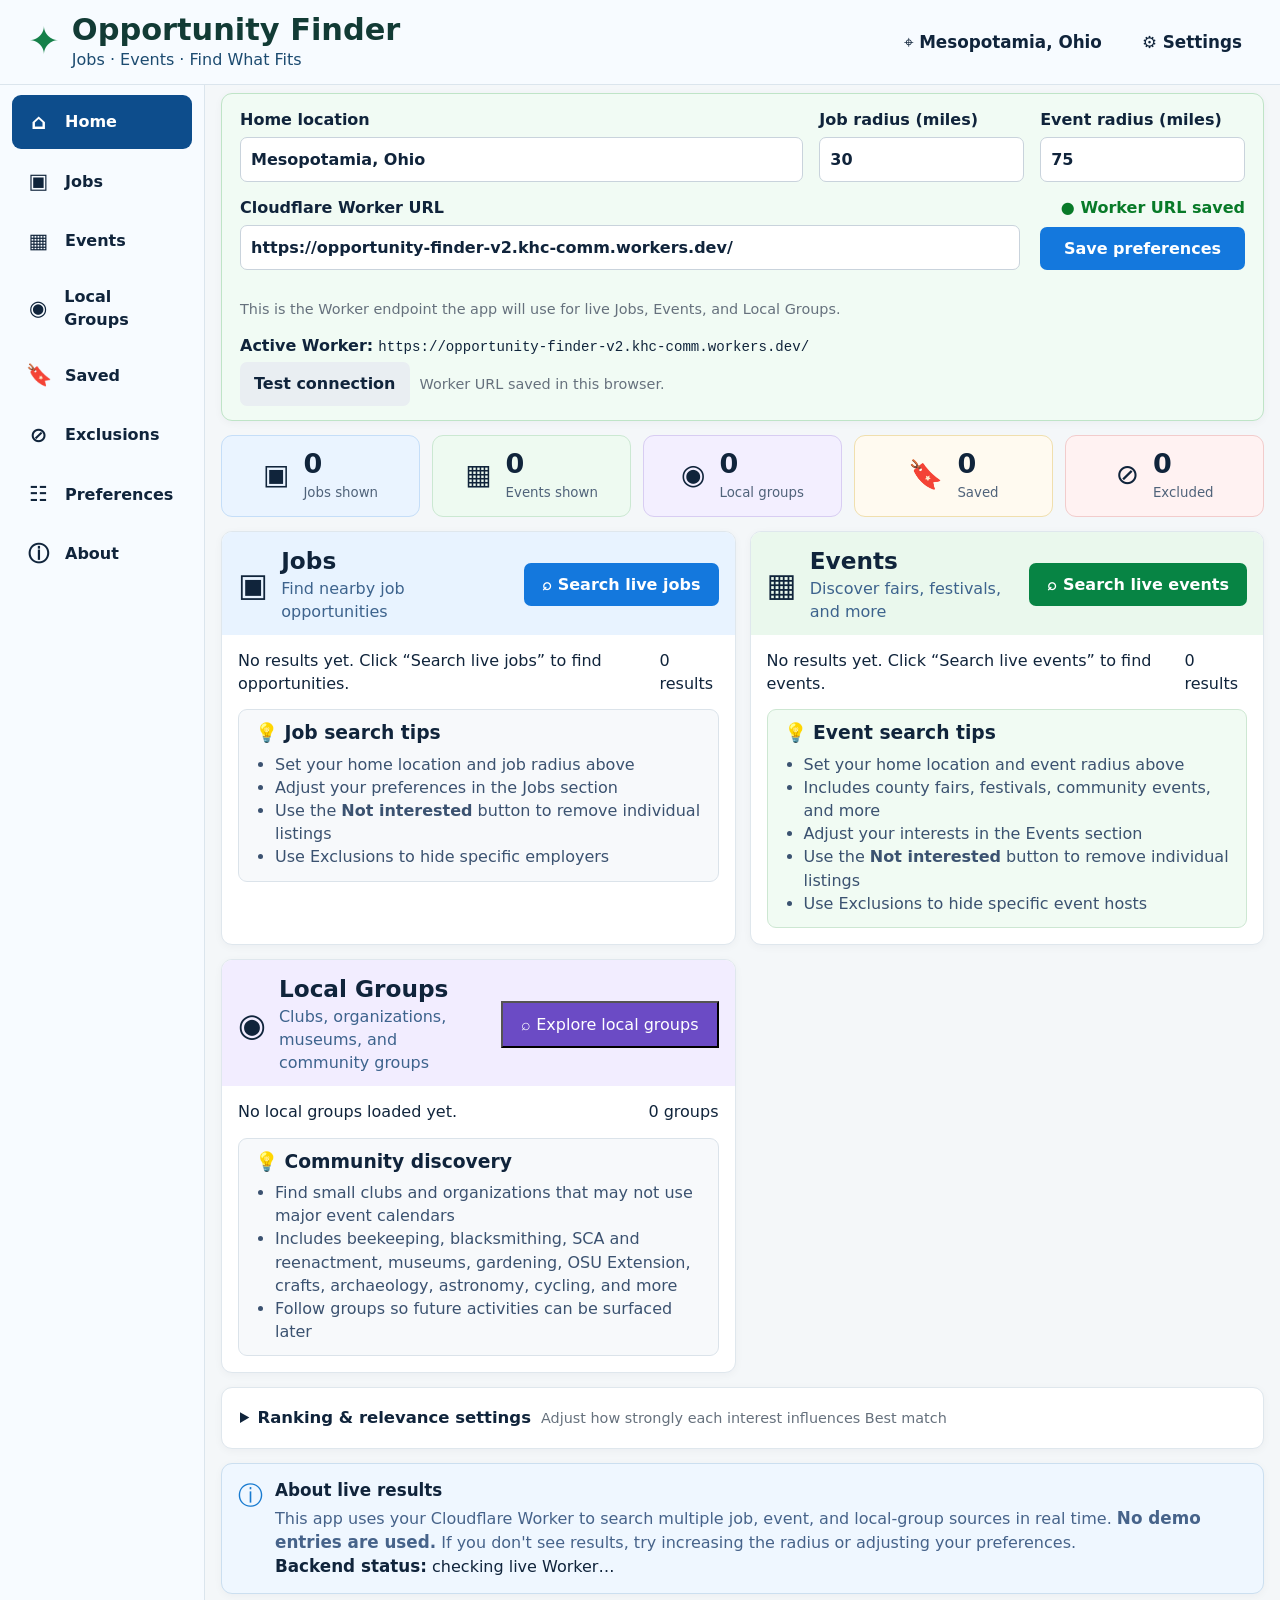
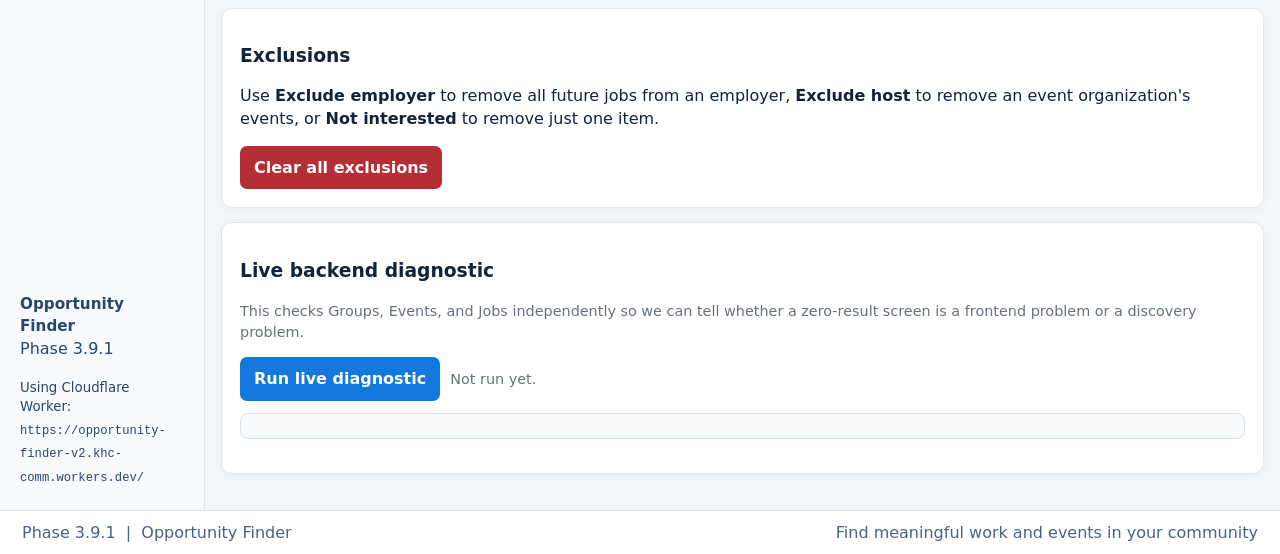
==== public/index.html @ 8e708268 "Phase 3.9.1 — add single-file live frontend" ====
<!doctype html>
<html lang="en">
<head>
<meta http-equiv="Cache-Control" content="no-cache, no-store, must-revalidate">
<meta http-equiv="Pragma" content="no-cache">
<meta http-equiv="Expires" content="0">
<meta charset="utf-8"><meta name="viewport" content="width=device-width,initial-scale=1">
<title>Opportunity Finder — Phase 3.9.1 — Live</title>
<style>
*{box-sizing:border-box}html{font-size:16px}body{margin:0;font-family:system-ui,-apple-system,BlinkMacSystemFont,"Segoe UI",sans-serif;background:#f4f7f9;color:#10243b;line-height:1.45}button,input,textarea,select{font:inherit}button{cursor:pointer}header{background:#f7fbff;border-bottom:1px solid #dbe5ed;padding:12px 28px;display:flex;justify-content:space-between;align-items:center;gap:18px}.brand{display:flex;align-items:center;gap:12px}.brandMark{font-size:38px;color:#16804a}.brand h1{margin:0;font-size:1.9rem;color:#123b35}.brand p{margin:0;color:#1c4b70}.topActions{display:flex;align-items:center;gap:30px;font-size:1.05rem}.locationLabel{white-space:nowrap}.settingsBtn{border:0;background:transparent;font-weight:750;color:#10243b;padding:10px}.appShell{display:grid;grid-template-columns:205px minmax(0,1fr);min-height:calc(100vh - 70px)}.sidebar{background:#f7fbff;border-right:1px solid #dbe5ed;padding:10px 12px;display:flex;flex-direction:column;justify-content:space-between}.sideNav{display:flex;flex-direction:column;gap:5px}.nav{border:0;background:transparent;color:#10243b;text-align:left;padding:12px 14px;border-radius:9px;font-weight:650;display:flex;align-items:center;gap:14px;min-height:48px}.nav span{font-size:21px;width:25px;text-align:center}.nav.active,.nav:hover{background:#0d4d8c;color:#fff}.sideInfo{padding:12px 8px;color:#29466b}.sideInfo b,.sideInfo span,.sideInfo small{display:block}.sideInfo b{font-size:.95rem}.sideInfo span{margin-bottom:18px}.sideInfo small{margin-top:8px}.sideInfo code{font-size:.76rem;overflow-wrap:anywhere}main{width:100%;padding:8px 16px 22px;min-width:0}.page{display:none}.page.active{display:block}.settingsPanel,.panel,.homeCard,.liveNote,.result{background:#fff;border-radius:11px;border:1px solid #dfe7ed;box-shadow:0 2px 8px #10243b0a}.settingsPanel{background:#f1fbf4;border-color:#bfe4c7;padding:14px 18px;margin-bottom:14px}.settingsGrid{display:grid;grid-template-columns:minmax(260px,2.2fr) minmax(150px,.8fr) minmax(150px,.8fr);gap:16px}.workerRow{display:grid;grid-template-columns:minmax(0,1fr) 205px;gap:20px;align-items:end}.workerSave{display:flex;flex-direction:column;gap:8px;align-items:stretch;padding-bottom:14px}.workerSave span{color:#087a28;font-weight:700;text-align:right}.primary,.eventAction,.danger,.secondaryHidden,.smallBtn{border:0;border-radius:7px;padding:10px 14px;font-weight:750;min-height:42px}.primary{background:#1478dd;color:#fff}.eventAction{background:#078444;color:#fff}.danger{background:#b52e35;color:#fff}.secondaryHidden{background:#e9eef2;color:#10243b}.largeAction{padding:10px 18px;white-space:nowrap}.workerAddress{margin:4px 0 5px;padding:0;border:0;background:transparent;overflow-wrap:anywhere}.workerAddress code{font-size:.88rem;word-break:break-all}.connectionStatus{margin-left:10px}.stats{display:grid;grid-template-columns:repeat(5,1fr);gap:12px;margin-bottom:14px}.stat{min-height:82px;border-radius:11px;border:1px solid #dce6ee;background:#fff;display:flex;align-items:center;justify-content:center;gap:14px}.statIcon{font-size:28px}.stat b{display:block;font-size:27px;line-height:1}.stat small{display:block;color:#50637a;margin-top:6px}.jobsStat{background:#eaf4ff;border-color:#c5def8}.eventsStat{background:#eefaf1;border-color:#cbe8d2}.savedStat{background:#fffaf0;border-color:#f0dfae}.excludedStat{background:#fff2f2;border-color:#f2cccc}.groupsStat{background:#f3efff;border-color:#d8cdf2}.groupAction{background:#6b4bc5;color:#fff}.groupsCard .sectionHead{background:#f2edff}.groupResult{border-left:4px solid #6b4bc5}.homeColumns{display:grid;grid-template-columns:1fr 1fr;gap:14px}.homeCard{overflow:hidden}.sectionHead{padding:15px 16px 12px;display:flex;justify-content:space-between;align-items:center;gap:12px}.sectionHead>div:first-child{display:flex;align-items:center;gap:13px}.sectionIcon{font-size:32px}.sectionHead h2{margin:0;font-size:1.45rem}.sectionHead p{margin:2px 0 0;color:#3d638d}.jobsCard .sectionHead{background:#e8f3ff}.eventsCard .sectionHead{background:#eaf8ed}.homeResultLine{padding:14px 16px;display:flex;justify-content:space-between;gap:10px}.tipBox{margin:0 16px 16px;padding:12px 16px;border-radius:9px;background:#f7f9fb;border:1px solid #dbe3ea}.eventsCard .tipBox{background:#f1fbf3;border-color:#cde7d2}.tipBox h3{margin:0 0 8px}.tipBox ul{margin:0;padding-left:20px;color:#3b5270}.rankingSettings{margin:14px 0;padding:14px 16px;background:#fff}.rankingSettings summary{cursor:pointer;font-size:1.03rem}.rankingSettings summary .small{margin-left:10px}.two{display:grid;grid-template-columns:1fr 1fr;gap:16px}.rankingColumns{margin-top:14px}.priorityPanel{margin:0;padding:12px;border:1px solid #d9dee7;border-radius:10px;background:#fafbfc}.priorityPanel>p{margin:5px 0 10px}.priority{display:flex;align-items:center;justify-content:space-between;gap:12px;padding:6px 0;border-top:1px solid #e5e5e5}.priority:first-child{border-top:0}.priority span{text-transform:capitalize;overflow-wrap:anywhere}.priority select{min-width:120px;width:auto;margin:0}.liveNote{margin:14px 0;padding:14px 16px;border-color:#cbdff0;background:#eff7ff;display:flex;gap:12px}.liveNote b{font-size:1.05rem}.liveNote p{margin:3px 0 0;color:#46638a}.infoIcon{font-size:25px;color:#187bd0}.exclusionsPanel{padding:16px;margin-top:14px}.exclusionsPanel h3{margin-bottom:6px}.excluded{padding:9px 0;border-bottom:1px solid #ddd;display:flex;justify-content:space-between;gap:10px}.pageTitle{display:flex;justify-content:space-between;align-items:center;margin:10px 0 14px}.pageTitle h2{margin:0;font-size:1.8rem}.pageTitle p{margin:3px 0 0;color:#4c6681}.panel{padding:18px;margin-bottom:14px}h1,h2,h3{line-height:1.2}label{display:block;font-weight:650;margin-bottom:14px}input,textarea,select{display:block;width:100%;margin-top:6px;border:1px solid #c9d3dc;border-radius:7px;padding:10px;background:#fff;min-height:44px;color:#10243b}textarea{min-height:90px;resize:vertical}.check{display:flex;align-items:center;gap:8px}.check input{width:auto;margin:0;min-height:0}.toolbar{display:flex;gap:12px;align-items:center;margin:12px 0}.toolbar select{width:auto;margin:0}.results{display:grid;gap:12px}.result{padding:18px}.result h3{margin-bottom:7px;font-size:1.15rem;overflow-wrap:anywhere}.meta{color:#5d6872;font-size:14px;margin:5px 0;overflow-wrap:anywhere}.reason{font-size:14px;background:#f0f3f5;padding:9px;border-radius:7px;margin:10px 0}.actions{display:flex;gap:8px;flex-wrap:wrap}.actions .smallBtn{white-space:normal}.smallBtn{background:#e8edf1}.notInterested{background:#f1f3f4;border:1px solid #c8ced5;color:#3f4a54}.notInterested:hover{background:#e4e8ec}.empty{text-align:center;padding:25px;color:#69747e;background:#fff;border-radius:10px}.badge,.typeBadge{display:inline-block;padding:4px 8px;border-radius:999px;background:#eef1f4;font-size:12px;font-weight:750;margin-left:6px}.small{font-size:.9rem;color:#66717d}.interestManager{margin:12px 0;padding:12px;border:1px solid #d9dee7;border-radius:10px;background:#fafbfc}.addInterest{display:flex;gap:8px;margin:8px 0}.addInterest input{flex:1}.chips{display:flex;flex-wrap:wrap;gap:7px}.chip{display:inline-flex;align-items:center;gap:5px;padding:5px 8px;border:1px solid #cfd6df;border-radius:999px;background:#fff;font-size:.9rem}.chip button{border:0;background:transparent;padding:0;cursor:pointer;font-size:1rem;line-height:1}.sourceGrid{display:grid;grid-template-columns:repeat(2,1fr);gap:12px}.sourceCard{border:1px solid #d9dee7;border-radius:10px;padding:14px;background:#fafbfc}.selectedRow{padding:7px 0;border-bottom:1px solid #e5e5e5}footer{border-top:1px solid #dbe5ed;background:#fff;padding:10px 22px;color:#476486;display:flex;justify-content:space-between}footer span{margin-left:auto}@media(max-width:1100px){.stats{grid-template-columns:repeat(3,1fr)}.homeColumns{grid-template-columns:1fr 1fr}.appShell{grid-template-columns:205px minmax(0,1fr)}}@media(max-width:900px){.appShell{grid-template-columns:72px 1fr}.sidebar{padding:8px 6px}.nav{justify-content:center;padding:12px 5px}.nav span{font-size:22px}.nav{font-size:0}.nav span{width:auto}.sideInfo{display:none}.homeColumns{grid-template-columns:1fr}.settingsGrid{grid-template-columns:1fr 1fr}.settingsGrid label:first-child{grid-column:1/-1}.workerRow{grid-template-columns:1fr}.workerSave{padding-bottom:0}.workerSave span{text-align:left}.stats{grid-template-columns:repeat(2,1fr)}}@media(max-width:600px){header{padding:10px 12px;align-items:flex-start}.brand h1{font-size:1.4rem}.brand p{font-size:.85rem}.topActions{gap:8px;font-size:.9rem}.locationLabel{display:none}.appShell{display:block}.sidebar{border-right:0;border-bottom:1px solid #dbe5ed;padding:5px;overflow-x:auto}.sideNav{flex-direction:row;overflow-x:auto}.nav{flex:0 0 auto;width:62px}.nav span{font-size:21px}.sidebar .sideInfo{display:none}main{padding:8px}.settingsGrid,.two{grid-template-columns:1fr}.settingsGrid label:first-child{grid-column:auto}.stats{gap:8px}.stat{min-height:70px}.sectionHead{align-items:flex-start;flex-direction:column}.largeAction{width:100%}.homeResultLine{flex-direction:column}.pageTitle{align-items:flex-start;flex-direction:column;gap:10px}.pageTitle .largeAction{width:100%}.actions{display:grid;grid-template-columns:1fr 1fr}.actions .smallBtn{width:100%}footer{font-size:.8rem}footer span{display:none}}
.rankControl{display:inline-flex;align-items:center;gap:6px;font-size:12px;color:#334155;background:#f8fafc;border:1px solid #d8dee9;border-radius:7px;padding:4px 7px}.rankControl select{font-size:12px;border:0;background:transparent;color:#17324d;font-weight:600}.rankControl select:focus{outline:2px solid #8ab4f8;outline-offset:1px}
</style>
</head>
<body>
<header class="topbar">
  <div class="brand"><div class="brandMark">✦</div><div><h1>Opportunity Finder</h1><p>Jobs · Events · Find What Fits</p></div></div>
  <div class="topActions"><span class="locationLabel">⌖ <b id="topLocation">Mesopotamia, Ohio</b></span><button id="settingsShortcut" class="settingsBtn">⚙ Settings</button></div>
</header>
<div class="appShell">
  <aside class="sidebar">
    <nav class="sideNav">
      <button class="nav active" data-page="home"><span>⌂</span>Home</button>
      <button class="nav" data-page="jobs"><span>▣</span>Jobs</button>
      <button class="nav" data-page="events"><span>▦</span>Events</button>
      <button class="nav" data-page="groups"><span>◉</span>Local Groups</button>
      <button class="nav" data-page="finds"><span>🔖</span>Saved</button>
      <button class="nav" data-page="home" data-scroll="exclusions"><span>⊘</span>Exclusions</button>
      <button class="nav" data-page="home" data-scroll="preferences"><span>☷</span>Preferences</button>
      <button class="nav" data-page="home" data-scroll="liveNote"><span>ⓘ</span>About</button>
    </nav>
    <div class="sideInfo"><b>Opportunity Finder</b><span>Phase 3.9.1</span><small>Using Cloudflare Worker:</small><code>https://opportunity-finder-v2.khc-comm.workers.dev/</code></div>
  </aside>
  <main>
    <section id="home" class="page active">
      <div class="settingsPanel" id="preferences">
        <div class="settingsGrid">
          <label>Home location<input id="homeLocation" value="Mesopotamia, Ohio"></label>
          <label>Job radius (miles)<input id="jobRadius" type="number" value="30"></label>
          <label>Event radius (miles)<input id="eventRadius" type="number" value="75"></label>
        </div>
        <div class="workerRow">
          <label>Cloudflare Worker URL<input id="workerUrl" value="https://opportunity-finder-v2.khc-comm.workers.dev/" autocomplete="url"></label>
          <div class="workerSave"><span>● Worker URL saved</span><button id="savePrefs" class="primary">Save preferences</button></div>
        </div>
        <p class="small">This is the Worker endpoint the app will use for live Jobs, Events, and Local Groups.</p>
        <div class="workerAddress"><b>Active Worker:</b> <code id="workerAddress">https://opportunity-finder-v2.khc-comm.workers.dev/</code></div>
        <button id="testConnectionBtn" class="secondaryHidden">Test connection</button><span id="connectionStatus" class="small connectionStatus">Worker URL saved in this browser.</span>
      </div>
      <div class="stats">
        <div class="stat jobsStat"><span class="statIcon">▣</span><div><b id="jobCount">0</b><small>Jobs shown</small></div></div>
        <div class="stat eventsStat"><span class="statIcon">▦</span><div><b id="eventCount">0</b><small>Events shown</small></div></div>
        <div class="stat groupsStat"><span class="statIcon">◉</span><div><b id="groupCount">0</b><small>Local groups</small></div></div>
        <div class="stat savedStat"><span class="statIcon">🔖</span><div><b id="savedCount">0</b><small>Saved</small></div></div>
        <div class="stat excludedStat"><span class="statIcon">⊘</span><div><b id="excludedCount">0</b><small>Excluded</small></div></div>
      </div>
      <div class="homeColumns">
        <div class="homeCard jobsCard"><div class="sectionHead"><div><span class="sectionIcon">▣</span><div><h2>Jobs</h2><p>Find nearby job opportunities</p></div></div><button class="primary largeAction" onclick="document.querySelector('[data-page=jobs]').click()">⌕ Search live jobs</button></div><div class="homeResultLine"><span id="homeJobMessage">No results yet. Click “Search live jobs” to find opportunities.</span><span id="homeJobResults">0 results</span></div><div class="tipBox"><h3>💡 Job search tips</h3><ul><li>Set your home location and job radius above</li><li>Adjust your preferences in the Jobs section</li><li>Use the <b>Not interested</b> button to remove individual listings</li><li>Use Exclusions to hide specific employers</li></ul></div></div>
        <div class="homeCard eventsCard"><div class="sectionHead"><div><span class="sectionIcon">▦</span><div><h2>Events</h2><p>Discover fairs, festivals, and more</p></div></div><button class="eventAction largeAction" onclick="document.querySelector('[data-page=events]').click()">⌕ Search live events</button></div><div class="homeResultLine"><span id="homeEventMessage">No results yet. Click “Search live events” to find events.</span><span id="homeEventResults">0 results</span></div><div class="tipBox"><h3>💡 Event search tips</h3><ul><li>Set your home location and event radius above</li><li>Includes county fairs, festivals, community events, and more</li><li>Adjust your interests in the Events section</li><li>Use the <b>Not interested</b> button to remove individual listings</li><li>Use Exclusions to hide specific event hosts</li></ul></div></div>
        <div class="homeCard groupsCard"><div class="sectionHead"><div><span class="sectionIcon">◉</span><div><h2>Local Groups</h2><p>Clubs, organizations, museums, and community groups</p></div></div><button class="groupAction largeAction" onclick="document.querySelector('[data-page=groups]').click()">⌕ Explore local groups</button></div><div class="homeResultLine"><span id="homeGroupMessage">No local groups loaded yet.</span><span id="homeGroupResults">0 groups</span></div><div class="tipBox"><h3>💡 Community discovery</h3><ul><li>Find small clubs and organizations that may not use major event calendars</li><li>Includes beekeeping, blacksmithing, SCA and reenactment, museums, gardening, OSU Extension, crafts, archaeology, astronomy, cycling, and more</li><li>Follow groups so future activities can be surfaced later</li></ul></div></div>
      </div>
      <details class="panel rankingSettings"><summary><b>Ranking &amp; relevance settings</b><span class="small">Adjust how strongly each interest influences Best match</span></summary><div class="row" style="margin-bottom:12px"><span class="small">Opportunity Finder also learns from Higher/Lower and Not interested feedback.</span><button class="smallBtn" onclick="resetLearnedPreferences()">Reset learned preferences</button></div><div class="two rankingColumns"><div class="priorityPanel"><h3>Job ranking</h3><p class="small">Set 1–5 for each interest. Higher numbers have more influence on Best match.</p><div id="jobPriorities"></div></div><div class="priorityPanel"><h3>Event ranking</h3><p class="small">Set 1–5 for each interest. Higher numbers have more influence on Best match.</p><div id="eventPriorities"></div></div></div></details>
      <div class="liveNote" id="liveNote"><span class="infoIcon">ⓘ</span><div><b>About live results</b><p>This app uses your Cloudflare Worker to search multiple job, event, and local-group sources in real time. <b>No demo entries are used.</b> If you don't see results, try increasing the radius or adjusting your preferences.</p><div id="backendStatus"><b>Backend status:</b> checking live Worker…</div></div></div>
      <div class="panel exclusionsPanel" id="exclusions"><h3>Exclusions</h3><p>Use <b>Exclude employer</b> to remove all future jobs from an employer, <b>Exclude host</b> to remove an event organization's events, or <b>Not interested</b> to remove just one item.</p><div id="excludedList"></div><button id="clearExclusions" class="danger">Clear all exclusions</button></div>
      <div class="panel"><h3>Live backend diagnostic</h3><p class="small">This checks Groups, Events, and Jobs independently so we can tell whether a zero-result screen is a frontend problem or a discovery problem.</p><button id="runBackendDiagnostic" class="primary">Run live diagnostic</button><span id="backendDiagnosticStatus" class="small connectionStatus">Not run yet.</span><div id="backendDiagnosticResults" style="margin-top:12px"></div><pre id="backendDiagnosticDetails" style="white-space:pre-wrap;overflow:auto;max-height:480px;background:#f7f9fb;border:1px solid #dbe3ea;border-radius:8px;padding:12px;margin-top:12px"></pre></div>
    </section>
    <section id="jobs" class="page"><div class="pageTitle"><div><h2>Jobs</h2><p>Find nearby job opportunities</p></div><button id="loadLiveJobsBtn" class="primary largeAction">⌕ Search live jobs</button></div><div class="panel"><h3>Job search preferences</h3><label>Job interests<textarea id="jobInterests">museum, artifact conservation, historic preservation, archaeology, bike mechanic, welding, fabrication, woodworking, artisan, crafts</textarea></label><div class="two"><label>Radius<input id="jobsRadius" type="number" value="30"></label><label class="check"><input id="partTime" type="checkbox" checked> Part-time only</label></div><label class="check"><input id="federalStatus" type="checkbox" checked> Include former federal employee / competitive-service status opportunities</label></div><div class="toolbar"><select id="jobSort"><option value="match">Best match</option><option value="distance">Closest</option><option value="newest">Newest</option></select><span id="jobStatus"></span></div><div id="jobResults" class="results"></div></section>
    <section id="events" class="page"><div class="pageTitle"><div><h2>Events</h2><p>Discover fairs, festivals, and more</p></div><button id="loadLiveEventsBtn" class="eventAction largeAction">⌕ Search live events</button></div><div class="panel"><h3>Event search preferences</h3><p class="small"><b>Automatic search is ON.</b> Opportunity Finder searches automatically when the page opens, then expands discovery in the background.</p><label>Event interests<textarea id="eventInterests">archaeology, museums, historic preservation, ancient history, native plants, gardening, beekeeping, traditional crafts, blacksmithing, woodworking, cycling, hiking, canoeing, astronomy, classical music, local festivals, local fairs, county fairs, festivals, OSU Extension, classes and workshops</textarea></label><div class="two"><label>Radius<input id="eventsRadius" type="number" value="75"></label><label>Show events<select id="eventDate"><option value="all">All upcoming dates</option><option value="30">Next 30 days</option><option value="90">Next 90 days</option></select></label></div><label class="check"><input id="strictEventDistance" type="checkbox"> Strict radius — hide events when distance is unknown</label><div class="two"><label>Event type<select id="eventType"><option value="all">All types</option><option>Festival / Fair</option><option>Museum / History</option><option>Archaeology</option><option>Nature / Plants</option><option>Astronomy / Space</option><option>Workshop / Class</option><option>Traditional Crafts</option><option>Cycling / Outdoor</option><option>Music / Performance</option><option>Lecture / Presentation</option><option>Tour</option><option>Community</option><option>Other</option></select></label><label>Minimum relevance<select id="eventMinRelevance"><option value="0">Show all</option><option value="20">Somewhat relevant</option><option value="35">Relevant</option><option value="50">Strong matches only</option></select></label></div></div><div class="toolbar"><select id="eventSort"><option value="match">Best match</option><option value="date">Soonest</option><option value="distance">Closest</option></select><span id="eventStatus"></span></div><div id="eventResults" class="results"></div></section>
    <section id="groups" class="page"><div class="pageTitle"><div><h2>Local Groups &amp; Organizations</h2><p>Discover clubs, museums, associations, reenactment groups, classes, and community organizations near you.</p></div><button id="loadLiveGroupsBtn" class="groupAction largeAction">⌕ Refresh local groups</button></div><div class="panel"><h3>What Opportunity Finder looks for</h3><p class="small">The discovery system searches for local organizations related to your interests, not just conventional event calendars. It includes beekeeping clubs, blacksmithing groups, SCA and living-history organizations, historical societies, museums, OSU Extension offices and programs, gardening and nature groups, crafts, archaeology, astronomy, cycling, outdoor groups, and other community organizations.</p><div class="two"><label>Discovery radius<input id="groupsRadius" type="number" value="75"></label><label>Group category<select id="groupCategory"><option value="all">All categories</option><option>Beekeeping</option><option>Blacksmithing &amp; Traditional Crafts</option><option>Historical &amp; Living History</option><option>Museums &amp; History</option><option>OSU Extension / Agriculture / Gardening</option><option>Archaeology</option><option>Outdoor</option><option>Astronomy</option><option>Arts, Crafts &amp; Making</option><option>Arts &amp; Music</option><option>Community Group</option></select></label></div></div><div class="toolbar"><select id="groupSort"><option value="match">Best match</option><option value="distance">Closest</option><option value="name">Name</option></select><span id="groupStatus"></span></div><div id="groupResults" class="results"></div></section>
    <section id="finds" class="page"><h2>Saved &amp; Local Finds</h2><div class="panel"><h3>Classified search</h3><p class="small">Search local marketplaces without giving Opportunity Finder your marketplace passwords. Craigslist and Facebook Marketplace are opened in your browser using your search terms.</p><label>What are you looking for?<input id="classifiedQuery" placeholder="e.g. woodworking tools, bicycle, telescope, antique furniture"></label><div class="two"><label>Search area<select id="classifiedArea"><option value="auto">Use my home area</option><option value="cleveland">Cleveland / Northeast Ohio</option><option value="youngstown">Youngstown / Mahoning Valley</option></select></label><label>Max price<input id="classifiedMaxPrice" type="number" min="0" placeholder="Any price"></label></div><div class="row"><button id="searchCraigslistBtn" class="primary">Search Craigslist</button><button id="searchFacebookBtn">Search Facebook Marketplace</button><button id="searchGoogleBtn">Search local web classifieds</button></div><div id="classifiedStatus" class="small"></div></div><div class="panel"><h3>Useful local-find searches</h3><div id="classifiedLinks" class="sourceGrid"></div></div><div class="panel"><h3>Saved events</h3><p class="small">Select events from the Events page, then export them to Google Calendar or download an .ics file.</p><div class="row"><button id="calendarSelectedBtn" class="primary">Add selected to Google Calendar</button><button id="exportIcsBtn">Export selected .ics</button></div><div id="selectedEventsList" class="small"></div></div></section>
  </main>
</div>
<footer>Phase 3.9.1 &nbsp;|&nbsp; Opportunity Finder <span>Find meaningful work and events in your community</span></footer>
<script>
/* The complete application logic is embedded in this single file. */
</script>
</body></html>
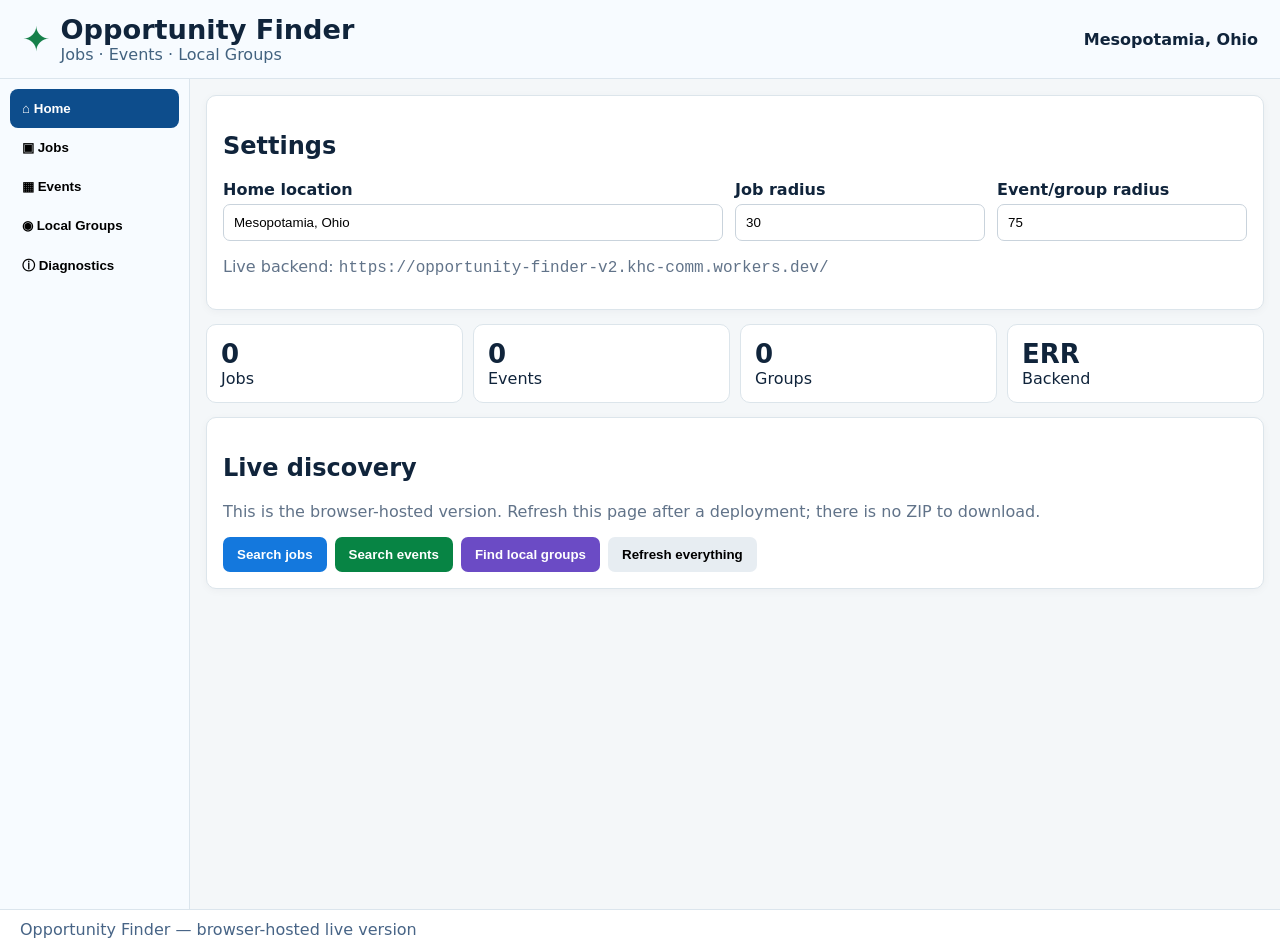
==== commit 9dfed6f0: "Phase 3.9.1 — serve single-file frontend from Worker" ====
--- a/public/index.html
+++ b/public/index.html
@@ -1,76 +1 @@
-<!doctype html>
-<html lang="en">
-<head>
-<meta http-equiv="Cache-Control" content="no-cache, no-store, must-revalidate">
-<meta http-equiv="Pragma" content="no-cache">
-<meta http-equiv="Expires" content="0">
-<meta charset="utf-8"><meta name="viewport" content="width=device-width,initial-scale=1">
-<title>Opportunity Finder — Phase 3.9.1 — Live</title>
-<style>
-*{box-sizing:border-box}html{font-size:16px}body{margin:0;font-family:system-ui,-apple-system,BlinkMacSystemFont,"Segoe UI",sans-serif;background:#f4f7f9;color:#10243b;line-height:1.45}button,input,textarea,select{font:inherit}button{cursor:pointer}header{background:#f7fbff;border-bottom:1px solid #dbe5ed;padding:12px 28px;display:flex;justify-content:space-between;align-items:center;gap:18px}.brand{display:flex;align-items:center;gap:12px}.brandMark{font-size:38px;color:#16804a}.brand h1{margin:0;font-size:1.9rem;color:#123b35}.brand p{margin:0;color:#1c4b70}.topActions{display:flex;align-items:center;gap:30px;font-size:1.05rem}.locationLabel{white-space:nowrap}.settingsBtn{border:0;background:transparent;font-weight:750;color:#10243b;padding:10px}.appShell{display:grid;grid-template-columns:205px minmax(0,1fr);min-height:calc(100vh - 70px)}.sidebar{background:#f7fbff;border-right:1px solid #dbe5ed;padding:10px 12px;display:flex;flex-direction:column;justify-content:space-between}.sideNav{display:flex;flex-direction:column;gap:5px}.nav{border:0;background:transparent;color:#10243b;text-align:left;padding:12px 14px;border-radius:9px;font-weight:650;display:flex;align-items:center;gap:14px;min-height:48px}.nav span{font-size:21px;width:25px;text-align:center}.nav.active,.nav:hover{background:#0d4d8c;color:#fff}.sideInfo{padding:12px 8px;color:#29466b}.sideInfo b,.sideInfo span,.sideInfo small{display:block}.sideInfo b{font-size:.95rem}.sideInfo span{margin-bottom:18px}.sideInfo small{margin-top:8px}.sideInfo code{font-size:.76rem;overflow-wrap:anywhere}main{width:100%;padding:8px 16px 22px;min-width:0}.page{display:none}.page.active{display:block}.settingsPanel,.panel,.homeCard,.liveNote,.result{background:#fff;border-radius:11px;border:1px solid #dfe7ed;box-shadow:0 2px 8px #10243b0a}.settingsPanel{background:#f1fbf4;border-color:#bfe4c7;padding:14px 18px;margin-bottom:14px}.settingsGrid{display:grid;grid-template-columns:minmax(260px,2.2fr) minmax(150px,.8fr) minmax(150px,.8fr);gap:16px}.workerRow{display:grid;grid-template-columns:minmax(0,1fr) 205px;gap:20px;align-items:end}.workerSave{display:flex;flex-direction:column;gap:8px;align-items:stretch;padding-bottom:14px}.workerSave span{color:#087a28;font-weight:700;text-align:right}.primary,.eventAction,.danger,.secondaryHidden,.smallBtn{border:0;border-radius:7px;padding:10px 14px;font-weight:750;min-height:42px}.primary{background:#1478dd;color:#fff}.eventAction{background:#078444;color:#fff}.danger{background:#b52e35;color:#fff}.secondaryHidden{background:#e9eef2;color:#10243b}.largeAction{padding:10px 18px;white-space:nowrap}.workerAddress{margin:4px 0 5px;padding:0;border:0;background:transparent;overflow-wrap:anywhere}.workerAddress code{font-size:.88rem;word-break:break-all}.connectionStatus{margin-left:10px}.stats{display:grid;grid-template-columns:repeat(5,1fr);gap:12px;margin-bottom:14px}.stat{min-height:82px;border-radius:11px;border:1px solid #dce6ee;background:#fff;display:flex;align-items:center;justify-content:center;gap:14px}.statIcon{font-size:28px}.stat b{display:block;font-size:27px;line-height:1}.stat small{display:block;color:#50637a;margin-top:6px}.jobsStat{background:#eaf4ff;border-color:#c5def8}.eventsStat{background:#eefaf1;border-color:#cbe8d2}.savedStat{background:#fffaf0;border-color:#f0dfae}.excludedStat{background:#fff2f2;border-color:#f2cccc}.groupsStat{background:#f3efff;border-color:#d8cdf2}.groupAction{background:#6b4bc5;color:#fff}.groupsCard .sectionHead{background:#f2edff}.groupResult{border-left:4px solid #6b4bc5}.homeColumns{display:grid;grid-template-columns:1fr 1fr;gap:14px}.homeCard{overflow:hidden}.sectionHead{padding:15px 16px 12px;display:flex;justify-content:space-between;align-items:center;gap:12px}.sectionHead>div:first-child{display:flex;align-items:center;gap:13px}.sectionIcon{font-size:32px}.sectionHead h2{margin:0;font-size:1.45rem}.sectionHead p{margin:2px 0 0;color:#3d638d}.jobsCard .sectionHead{background:#e8f3ff}.eventsCard .sectionHead{background:#eaf8ed}.homeResultLine{padding:14px 16px;display:flex;justify-content:space-between;gap:10px}.tipBox{margin:0 16px 16px;padding:12px 16px;border-radius:9px;background:#f7f9fb;border:1px solid #dbe3ea}.eventsCard .tipBox{background:#f1fbf3;border-color:#cde7d2}.tipBox h3{margin:0 0 8px}.tipBox ul{margin:0;padding-left:20px;color:#3b5270}.rankingSettings{margin:14px 0;padding:14px 16px;background:#fff}.rankingSettings summary{cursor:pointer;font-size:1.03rem}.rankingSettings summary .small{margin-left:10px}.two{display:grid;grid-template-columns:1fr 1fr;gap:16px}.rankingColumns{margin-top:14px}.priorityPanel{margin:0;padding:12px;border:1px solid #d9dee7;border-radius:10px;background:#fafbfc}.priorityPanel>p{margin:5px 0 10px}.priority{display:flex;align-items:center;justify-content:space-between;gap:12px;padding:6px 0;border-top:1px solid #e5e5e5}.priority:first-child{border-top:0}.priority span{text-transform:capitalize;overflow-wrap:anywhere}.priority select{min-width:120px;width:auto;margin:0}.liveNote{margin:14px 0;padding:14px 16px;border-color:#cbdff0;background:#eff7ff;display:flex;gap:12px}.liveNote b{font-size:1.05rem}.liveNote p{margin:3px 0 0;color:#46638a}.infoIcon{font-size:25px;color:#187bd0}.exclusionsPanel{padding:16px;margin-top:14px}.exclusionsPanel h3{margin-bottom:6px}.excluded{padding:9px 0;border-bottom:1px solid #ddd;display:flex;justify-content:space-between;gap:10px}.pageTitle{display:flex;justify-content:space-between;align-items:center;margin:10px 0 14px}.pageTitle h2{margin:0;font-size:1.8rem}.pageTitle p{margin:3px 0 0;color:#4c6681}.panel{padding:18px;margin-bottom:14px}h1,h2,h3{line-height:1.2}label{display:block;font-weight:650;margin-bottom:14px}input,textarea,select{display:block;width:100%;margin-top:6px;border:1px solid #c9d3dc;border-radius:7px;padding:10px;background:#fff;min-height:44px;color:#10243b}textarea{min-height:90px;resize:vertical}.check{display:flex;align-items:center;gap:8px}.check input{width:auto;margin:0;min-height:0}.toolbar{display:flex;gap:12px;align-items:center;margin:12px 0}.toolbar select{width:auto;margin:0}.results{display:grid;gap:12px}.result{padding:18px}.result h3{margin-bottom:7px;font-size:1.15rem;overflow-wrap:anywhere}.meta{color:#5d6872;font-size:14px;margin:5px 0;overflow-wrap:anywhere}.reason{font-size:14px;background:#f0f3f5;padding:9px;border-radius:7px;margin:10px 0}.actions{display:flex;gap:8px;flex-wrap:wrap}.actions .smallBtn{white-space:normal}.smallBtn{background:#e8edf1}.notInterested{background:#f1f3f4;border:1px solid #c8ced5;color:#3f4a54}.notInterested:hover{background:#e4e8ec}.empty{text-align:center;padding:25px;color:#69747e;background:#fff;border-radius:10px}.badge,.typeBadge{display:inline-block;padding:4px 8px;border-radius:999px;background:#eef1f4;font-size:12px;font-weight:750;margin-left:6px}.small{font-size:.9rem;color:#66717d}.interestManager{margin:12px 0;padding:12px;border:1px solid #d9dee7;border-radius:10px;background:#fafbfc}.addInterest{display:flex;gap:8px;margin:8px 0}.addInterest input{flex:1}.chips{display:flex;flex-wrap:wrap;gap:7px}.chip{display:inline-flex;align-items:center;gap:5px;padding:5px 8px;border:1px solid #cfd6df;border-radius:999px;background:#fff;font-size:.9rem}.chip button{border:0;background:transparent;padding:0;cursor:pointer;font-size:1rem;line-height:1}.sourceGrid{display:grid;grid-template-columns:repeat(2,1fr);gap:12px}.sourceCard{border:1px solid #d9dee7;border-radius:10px;padding:14px;background:#fafbfc}.selectedRow{padding:7px 0;border-bottom:1px solid #e5e5e5}footer{border-top:1px solid #dbe5ed;background:#fff;padding:10px 22px;color:#476486;display:flex;justify-content:space-between}footer span{margin-left:auto}@media(max-width:1100px){.stats{grid-template-columns:repeat(3,1fr)}.homeColumns{grid-template-columns:1fr 1fr}.appShell{grid-template-columns:205px minmax(0,1fr)}}@media(max-width:900px){.appShell{grid-template-columns:72px 1fr}.sidebar{padding:8px 6px}.nav{justify-content:center;padding:12px 5px}.nav span{font-size:22px}.nav{font-size:0}.nav span{width:auto}.sideInfo{display:none}.homeColumns{grid-template-columns:1fr}.settingsGrid{grid-template-columns:1fr 1fr}.settingsGrid label:first-child{grid-column:1/-1}.workerRow{grid-template-columns:1fr}.workerSave{padding-bottom:0}.workerSave span{text-align:left}.stats{grid-template-columns:repeat(2,1fr)}}@media(max-width:600px){header{padding:10px 12px;align-items:flex-start}.brand h1{font-size:1.4rem}.brand p{font-size:.85rem}.topActions{gap:8px;font-size:.9rem}.locationLabel{display:none}.appShell{display:block}.sidebar{border-right:0;border-bottom:1px solid #dbe5ed;padding:5px;overflow-x:auto}.sideNav{flex-direction:row;overflow-x:auto}.nav{flex:0 0 auto;width:62px}.nav span{font-size:21px}.sidebar .sideInfo{display:none}main{padding:8px}.settingsGrid,.two{grid-template-columns:1fr}.settingsGrid label:first-child{grid-column:auto}.stats{gap:8px}.stat{min-height:70px}.sectionHead{align-items:flex-start;flex-direction:column}.largeAction{width:100%}.homeResultLine{flex-direction:column}.pageTitle{align-items:flex-start;flex-direction:column;gap:10px}.pageTitle .largeAction{width:100%}.actions{display:grid;grid-template-columns:1fr 1fr}.actions .smallBtn{width:100%}footer{font-size:.8rem}footer span{display:none}}
-.rankControl{display:inline-flex;align-items:center;gap:6px;font-size:12px;color:#334155;background:#f8fafc;border:1px solid #d8dee9;border-radius:7px;padding:4px 7px}.rankControl select{font-size:12px;border:0;background:transparent;color:#17324d;font-weight:600}.rankControl select:focus{outline:2px solid #8ab4f8;outline-offset:1px}
-</style>
-</head>
-<body>
-<header class="topbar">
-  <div class="brand"><div class="brandMark">✦</div><div><h1>Opportunity Finder</h1><p>Jobs · Events · Find What Fits</p></div></div>
-  <div class="topActions"><span class="locationLabel">⌖ <b id="topLocation">Mesopotamia, Ohio</b></span><button id="settingsShortcut" class="settingsBtn">⚙ Settings</button></div>
-</header>
-<div class="appShell">
-  <aside class="sidebar">
-    <nav class="sideNav">
-      <button class="nav active" data-page="home"><span>⌂</span>Home</button>
-      <button class="nav" data-page="jobs"><span>▣</span>Jobs</button>
-      <button class="nav" data-page="events"><span>▦</span>Events</button>
-      <button class="nav" data-page="groups"><span>◉</span>Local Groups</button>
-      <button class="nav" data-page="finds"><span>🔖</span>Saved</button>
-      <button class="nav" data-page="home" data-scroll="exclusions"><span>⊘</span>Exclusions</button>
-      <button class="nav" data-page="home" data-scroll="preferences"><span>☷</span>Preferences</button>
-      <button class="nav" data-page="home" data-scroll="liveNote"><span>ⓘ</span>About</button>
-    </nav>
-    <div class="sideInfo"><b>Opportunity Finder</b><span>Phase 3.9.1</span><small>Using Cloudflare Worker:</small><code>https://opportunity-finder-v2.khc-comm.workers.dev/</code></div>
-  </aside>
-  <main>
-    <section id="home" class="page active">
-      <div class="settingsPanel" id="preferences">
-        <div class="settingsGrid">
-          <label>Home location<input id="homeLocation" value="Mesopotamia, Ohio"></label>
-          <label>Job radius (miles)<input id="jobRadius" type="number" value="30"></label>
-          <label>Event radius (miles)<input id="eventRadius" type="number" value="75"></label>
-        </div>
-        <div class="workerRow">
-          <label>Cloudflare Worker URL<input id="workerUrl" value="https://opportunity-finder-v2.khc-comm.workers.dev/" autocomplete="url"></label>
-          <div class="workerSave"><span>● Worker URL saved</span><button id="savePrefs" class="primary">Save preferences</button></div>
-        </div>
-        <p class="small">This is the Worker endpoint the app will use for live Jobs, Events, and Local Groups.</p>
-        <div class="workerAddress"><b>Active Worker:</b> <code id="workerAddress">https://opportunity-finder-v2.khc-comm.workers.dev/</code></div>
-        <button id="testConnectionBtn" class="secondaryHidden">Test connection</button><span id="connectionStatus" class="small connectionStatus">Worker URL saved in this browser.</span>
-      </div>
-      <div class="stats">
-        <div class="stat jobsStat"><span class="statIcon">▣</span><div><b id="jobCount">0</b><small>Jobs shown</small></div></div>
-        <div class="stat eventsStat"><span class="statIcon">▦</span><div><b id="eventCount">0</b><small>Events shown</small></div></div>
-        <div class="stat groupsStat"><span class="statIcon">◉</span><div><b id="groupCount">0</b><small>Local groups</small></div></div>
-        <div class="stat savedStat"><span class="statIcon">🔖</span><div><b id="savedCount">0</b><small>Saved</small></div></div>
-        <div class="stat excludedStat"><span class="statIcon">⊘</span><div><b id="excludedCount">0</b><small>Excluded</small></div></div>
-      </div>
-      <div class="homeColumns">
-        <div class="homeCard jobsCard"><div class="sectionHead"><div><span class="sectionIcon">▣</span><div><h2>Jobs</h2><p>Find nearby job opportunities</p></div></div><button class="primary largeAction" onclick="document.querySelector('[data-page=jobs]').click()">⌕ Search live jobs</button></div><div class="homeResultLine"><span id="homeJobMessage">No results yet. Click “Search live jobs” to find opportunities.</span><span id="homeJobResults">0 results</span></div><div class="tipBox"><h3>💡 Job search tips</h3><ul><li>Set your home location and job radius above</li><li>Adjust your preferences in the Jobs section</li><li>Use the <b>Not interested</b> button to remove individual listings</li><li>Use Exclusions to hide specific employers</li></ul></div></div>
-        <div class="homeCard eventsCard"><div class="sectionHead"><div><span class="sectionIcon">▦</span><div><h2>Events</h2><p>Discover fairs, festivals, and more</p></div></div><button class="eventAction largeAction" onclick="document.querySelector('[data-page=events]').click()">⌕ Search live events</button></div><div class="homeResultLine"><span id="homeEventMessage">No results yet. Click “Search live events” to find events.</span><span id="homeEventResults">0 results</span></div><div class="tipBox"><h3>💡 Event search tips</h3><ul><li>Set your home location and event radius above</li><li>Includes county fairs, festivals, community events, and more</li><li>Adjust your interests in the Events section</li><li>Use the <b>Not interested</b> button to remove individual listings</li><li>Use Exclusions to hide specific event hosts</li></ul></div></div>
-        <div class="homeCard groupsCard"><div class="sectionHead"><div><span class="sectionIcon">◉</span><div><h2>Local Groups</h2><p>Clubs, organizations, museums, and community groups</p></div></div><button class="groupAction largeAction" onclick="document.querySelector('[data-page=groups]').click()">⌕ Explore local groups</button></div><div class="homeResultLine"><span id="homeGroupMessage">No local groups loaded yet.</span><span id="homeGroupResults">0 groups</span></div><div class="tipBox"><h3>💡 Community discovery</h3><ul><li>Find small clubs and organizations that may not use major event calendars</li><li>Includes beekeeping, blacksmithing, SCA and reenactment, museums, gardening, OSU Extension, crafts, archaeology, astronomy, cycling, and more</li><li>Follow groups so future activities can be surfaced later</li></ul></div></div>
-      </div>
-      <details class="panel rankingSettings"><summary><b>Ranking &amp; relevance settings</b><span class="small">Adjust how strongly each interest influences Best match</span></summary><div class="row" style="margin-bottom:12px"><span class="small">Opportunity Finder also learns from Higher/Lower and Not interested feedback.</span><button class="smallBtn" onclick="resetLearnedPreferences()">Reset learned preferences</button></div><div class="two rankingColumns"><div class="priorityPanel"><h3>Job ranking</h3><p class="small">Set 1–5 for each interest. Higher numbers have more influence on Best match.</p><div id="jobPriorities"></div></div><div class="priorityPanel"><h3>Event ranking</h3><p class="small">Set 1–5 for each interest. Higher numbers have more influence on Best match.</p><div id="eventPriorities"></div></div></div></details>
-      <div class="liveNote" id="liveNote"><span class="infoIcon">ⓘ</span><div><b>About live results</b><p>This app uses your Cloudflare Worker to search multiple job, event, and local-group sources in real time. <b>No demo entries are used.</b> If you don't see results, try increasing the radius or adjusting your preferences.</p><div id="backendStatus"><b>Backend status:</b> checking live Worker…</div></div></div>
-      <div class="panel exclusionsPanel" id="exclusions"><h3>Exclusions</h3><p>Use <b>Exclude employer</b> to remove all future jobs from an employer, <b>Exclude host</b> to remove an event organization's events, or <b>Not interested</b> to remove just one item.</p><div id="excludedList"></div><button id="clearExclusions" class="danger">Clear all exclusions</button></div>
-      <div class="panel"><h3>Live backend diagnostic</h3><p class="small">This checks Groups, Events, and Jobs independently so we can tell whether a zero-result screen is a frontend problem or a discovery problem.</p><button id="runBackendDiagnostic" class="primary">Run live diagnostic</button><span id="backendDiagnosticStatus" class="small connectionStatus">Not run yet.</span><div id="backendDiagnosticResults" style="margin-top:12px"></div><pre id="backendDiagnosticDetails" style="white-space:pre-wrap;overflow:auto;max-height:480px;background:#f7f9fb;border:1px solid #dbe3ea;border-radius:8px;padding:12px;margin-top:12px"></pre></div>
-    </section>
-    <section id="jobs" class="page"><div class="pageTitle"><div><h2>Jobs</h2><p>Find nearby job opportunities</p></div><button id="loadLiveJobsBtn" class="primary largeAction">⌕ Search live jobs</button></div><div class="panel"><h3>Job search preferences</h3><label>Job interests<textarea id="jobInterests">museum, artifact conservation, historic preservation, archaeology, bike mechanic, welding, fabrication, woodworking, artisan, crafts</textarea></label><div class="two"><label>Radius<input id="jobsRadius" type="number" value="30"></label><label class="check"><input id="partTime" type="checkbox" checked> Part-time only</label></div><label class="check"><input id="federalStatus" type="checkbox" checked> Include former federal employee / competitive-service status opportunities</label></div><div class="toolbar"><select id="jobSort"><option value="match">Best match</option><option value="distance">Closest</option><option value="newest">Newest</option></select><span id="jobStatus"></span></div><div id="jobResults" class="results"></div></section>
-    <section id="events" class="page"><div class="pageTitle"><div><h2>Events</h2><p>Discover fairs, festivals, and more</p></div><button id="loadLiveEventsBtn" class="eventAction largeAction">⌕ Search live events</button></div><div class="panel"><h3>Event search preferences</h3><p class="small"><b>Automatic search is ON.</b> Opportunity Finder searches automatically when the page opens, then expands discovery in the background.</p><label>Event interests<textarea id="eventInterests">archaeology, museums, historic preservation, ancient history, native plants, gardening, beekeeping, traditional crafts, blacksmithing, woodworking, cycling, hiking, canoeing, astronomy, classical music, local festivals, local fairs, county fairs, festivals, OSU Extension, classes and workshops</textarea></label><div class="two"><label>Radius<input id="eventsRadius" type="number" value="75"></label><label>Show events<select id="eventDate"><option value="all">All upcoming dates</option><option value="30">Next 30 days</option><option value="90">Next 90 days</option></select></label></div><label class="check"><input id="strictEventDistance" type="checkbox"> Strict radius — hide events when distance is unknown</label><div class="two"><label>Event type<select id="eventType"><option value="all">All types</option><option>Festival / Fair</option><option>Museum / History</option><option>Archaeology</option><option>Nature / Plants</option><option>Astronomy / Space</option><option>Workshop / Class</option><option>Traditional Crafts</option><option>Cycling / Outdoor</option><option>Music / Performance</option><option>Lecture / Presentation</option><option>Tour</option><option>Community</option><option>Other</option></select></label><label>Minimum relevance<select id="eventMinRelevance"><option value="0">Show all</option><option value="20">Somewhat relevant</option><option value="35">Relevant</option><option value="50">Strong matches only</option></select></label></div></div><div class="toolbar"><select id="eventSort"><option value="match">Best match</option><option value="date">Soonest</option><option value="distance">Closest</option></select><span id="eventStatus"></span></div><div id="eventResults" class="results"></div></section>
-    <section id="groups" class="page"><div class="pageTitle"><div><h2>Local Groups &amp; Organizations</h2><p>Discover clubs, museums, associations, reenactment groups, classes, and community organizations near you.</p></div><button id="loadLiveGroupsBtn" class="groupAction largeAction">⌕ Refresh local groups</button></div><div class="panel"><h3>What Opportunity Finder looks for</h3><p class="small">The discovery system searches for local organizations related to your interests, not just conventional event calendars. It includes beekeeping clubs, blacksmithing groups, SCA and living-history organizations, historical societies, museums, OSU Extension offices and programs, gardening and nature groups, crafts, archaeology, astronomy, cycling, outdoor groups, and other community organizations.</p><div class="two"><label>Discovery radius<input id="groupsRadius" type="number" value="75"></label><label>Group category<select id="groupCategory"><option value="all">All categories</option><option>Beekeeping</option><option>Blacksmithing &amp; Traditional Crafts</option><option>Historical &amp; Living History</option><option>Museums &amp; History</option><option>OSU Extension / Agriculture / Gardening</option><option>Archaeology</option><option>Outdoor</option><option>Astronomy</option><option>Arts, Crafts &amp; Making</option><option>Arts &amp; Music</option><option>Community Group</option></select></label></div></div><div class="toolbar"><select id="groupSort"><option value="match">Best match</option><option value="distance">Closest</option><option value="name">Name</option></select><span id="groupStatus"></span></div><div id="groupResults" class="results"></div></section>
-    <section id="finds" class="page"><h2>Saved &amp; Local Finds</h2><div class="panel"><h3>Classified search</h3><p class="small">Search local marketplaces without giving Opportunity Finder your marketplace passwords. Craigslist and Facebook Marketplace are opened in your browser using your search terms.</p><label>What are you looking for?<input id="classifiedQuery" placeholder="e.g. woodworking tools, bicycle, telescope, antique furniture"></label><div class="two"><label>Search area<select id="classifiedArea"><option value="auto">Use my home area</option><option value="cleveland">Cleveland / Northeast Ohio</option><option value="youngstown">Youngstown / Mahoning Valley</option></select></label><label>Max price<input id="classifiedMaxPrice" type="number" min="0" placeholder="Any price"></label></div><div class="row"><button id="searchCraigslistBtn" class="primary">Search Craigslist</button><button id="searchFacebookBtn">Search Facebook Marketplace</button><button id="searchGoogleBtn">Search local web classifieds</button></div><div id="classifiedStatus" class="small"></div></div><div class="panel"><h3>Useful local-find searches</h3><div id="classifiedLinks" class="sourceGrid"></div></div><div class="panel"><h3>Saved events</h3><p class="small">Select events from the Events page, then export them to Google Calendar or download an .ics file.</p><div class="row"><button id="calendarSelectedBtn" class="primary">Add selected to Google Calendar</button><button id="exportIcsBtn">Export selected .ics</button></div><div id="selectedEventsList" class="small"></div></div></section>
-  </main>
-</div>
-<footer>Phase 3.9.1 &nbsp;|&nbsp; Opportunity Finder <span>Find meaningful work and events in your community</span></footer>
-<script>
-/* The complete application logic is embedded in this single file. */
-</script>
-</body></html>
+<!doctype html><html lang="en"><head><meta charset="utf-8"><meta name="viewport" content="width=device-width,initial-scale=1"><meta http-equiv="Cache-Control" content="no-cache, no-store, must-revalidate"><title>Opportunity Finder — Live</title><style>*{box-sizing:border-box}body{margin:0;font:16px system-ui,sans-serif;background:#f4f7f9;color:#10243b}header{padding:14px 22px;background:#f7fbff;border-bottom:1px solid #dbe5ed;display:flex;justify-content:space-between;gap:15px;align-items:center}.brand{display:flex;gap:10px;align-items:center}.mark{font-size:34px;color:#16804a}.brand h1{margin:0;font-size:1.7rem}.brand p{margin:0;color:#42627f}.app{display:grid;grid-template-columns:190px 1fr;min-height:calc(100vh - 70px)}aside{background:#f7fbff;border-right:1px solid #dbe5ed;padding:10px}.nav{width:100%;padding:12px;border:0;background:transparent;text-align:left;border-radius:8px;font-weight:700;cursor:pointer}.nav.active,.nav:hover{background:#0d4d8c;color:#fff}main{padding:16px;max-width:1400px;width:100%}.page{display:none}.page.active{display:block}.panel,.card,.result{background:#fff;border:1px solid #dce5eb;border-radius:10px;padding:16px;margin-bottom:14px;box-shadow:0 2px 8px #10243b0a}.grid{display:grid;grid-template-columns:2fr 1fr 1fr;gap:12px}.two{display:grid;grid-template-columns:1fr 1fr;gap:12px}label{font-weight:700}input,textarea,select{width:100%;margin-top:5px;padding:10px;border:1px solid #c9d3dc;border-radius:7px;background:white}textarea{min-height:85px}.buttons{display:flex;gap:8px;flex-wrap:wrap}.btn{border:0;border-radius:7px;padding:10px 14px;font-weight:750;cursor:pointer;background:#e7edf2}.primary{background:#1478dd;color:white}.green{background:#078444;color:white}.purple{background:#6b4bc5;color:white}.stats{display:grid;grid-template-columns:repeat(4,1fr);gap:10px;margin-bottom:14px}.stat{padding:14px;background:#fff;border:1px solid #dce5eb;border-radius:10px}.stat b{font-size:26px;display:block}.muted{color:#617389}.result h3{margin:0 0 6px}.meta{font-size:.9rem;color:#5d6872;margin:4px 0}.result a{color:#075ea8}.pill{display:inline-block;padding:3px 8px;border-radius:99px;background:#eef1f4;font-size:12px;margin-left:5px}.diag pre{white-space:pre-wrap;max-height:500px;overflow:auto;background:#f7f9fb;padding:12px;border-radius:8px}footer{padding:10px 20px;border-top:1px solid #dbe5ed;color:#476486;background:white}@media(max-width:750px){.app{display:block}aside{display:flex;overflow:auto}.nav{white-space:nowrap;width:auto}.grid,.two,.stats{grid-template-columns:1fr}.app main{padding:9px}}</style></head><body><header><div class="brand"><span class="mark">✦</span><div><h1>Opportunity Finder</h1><p>Jobs · Events · Local Groups</p></div></div><b id="locationTop">Mesopotamia, Ohio</b></header><div class="app"><aside><button class="nav active" data-page="home">⌂ Home</button><button class="nav" data-page="jobs">▣ Jobs</button><button class="nav" data-page="events">▦ Events</button><button class="nav" data-page="groups">◉ Local Groups</button><button class="nav" data-page="diag">ⓘ Diagnostics</button></aside><main><section id="home" class="page active"><div class="panel"><h2>Settings</h2><div class="grid"><label>Home location<input id="home" value="Mesopotamia, Ohio"></label><label>Job radius<input id="jobRadius" type="number" value="30"></label><label>Event/group radius<input id="radius" type="number" value="75"></label></div><p class="muted">Live backend: <code>https://opportunity-finder-v2.khc-comm.workers.dev/</code></p></div><div class="stats"><div class="stat"><b id="jobsN">0</b>Jobs</div><div class="stat"><b id="eventsN">0</b>Events</div><div class="stat"><b id="groupsN">0</b>Groups</div><div class="stat"><b id="statusN">…</b>Backend</div></div><div class="panel"><h2>Live discovery</h2><p class="muted">This is the browser-hosted version. Refresh this page after a deployment; there is no ZIP to download.</p><div class="buttons"><button class="btn primary" onclick="go('jobs')">Search jobs</button><button class="btn green" onclick="go('events')">Search events</button><button class="btn purple" onclick="go('groups')">Find local groups</button><button class="btn" onclick="runAll()">Refresh everything</button></div></div></section><section id="jobs" class="page"><div class="panel"><h2>Jobs</h2><label>Interests<textarea id="jobInterests">museum, artifact conservation, historic preservation, archaeology, bike mechanic, welding, fabrication, woodworking, artisan, crafts</textarea></label><button class="btn primary" onclick="load('jobs')">Search live jobs</button><p id="jobsStatus" class="muted"></p></div><div id="jobResults"></div></section><section id="events" class="page"><div class="panel"><h2>Events</h2><label>Interests<textarea id="eventInterests">archaeology, museums, historic preservation, native plants, gardening, beekeeping, traditional crafts, blacksmithing, woodworking, cycling, hiking, canoeing, astronomy, local festivals, county fairs, OSU Extension, classes and workshops</textarea></label><button class="btn green" onclick="load('events')">Search live events</button><p id="eventsStatus" class="muted"></p></div><div id="eventResults"></div></section><section id="groups" class="page"><div class="panel"><h2>Local Groups &amp; Organizations</h2><p class="muted">Searches beyond major event calendars for clubs, museums, historical societies, beekeepers, blacksmiths, reenactment/SCA, gardening, crafts, archaeology, astronomy, cycling and other community groups.</p><button class="btn purple" onclick="load('groups')">Refresh local groups</button><p id="groupsStatus" class="muted"></p></div><div id="groupResults"></div></section><section id="diag" class="page"><div class="panel diag"><h2>Live backend diagnostic</h2><p class="muted">Checks Groups, Events and Jobs independently and shows the Worker discovery stages.</p><button class="btn primary" onclick="diagnostic()">Run live diagnostic</button><p id="diagStatus"></p><div id="diagCards"></div><pre id="diagDetails"></pre></div></section></main></div><footer>Opportunity Finder — browser-hosted live version</footer><script>const W='https://opportunity-finder-v2.khc-comm.workers.dev';const $=id=>document.getElementById(id);const clean=s=>String(s||'').trim();function go(page){document.querySelectorAll('.page').forEach(x=>x.classList.remove('active'));document.querySelectorAll('.nav').forEach(x=>x.classList.toggle('active',x.dataset.page===page));$(page).classList.add('active')}document.querySelectorAll('.nav').forEach(b=>b.onclick=()=>go(b.dataset.page));function qs(obj){return new URLSearchParams(Object.entries(obj).filter(([,v])=>v!==undefined&&v!==''))}async function api(path,p){const r=await fetch(W+path+'?'+qs(p),{cache:'no-store'});const t=await r.text();let j;try{j=JSON.parse(t)}catch{throw Error('Worker returned invalid JSON (HTTP '+r.status+')')}if(!r.ok||j.ok===false)throw Error(j.error||'HTTP '+r.status);return j}function homeParts(){const x=clean($('home').value||'Mesopotamia, Ohio').split(',').map(x=>x.trim());return{city:x[0]||'Mesopotamia',state:(x[1]||'OH').replace(/^Ohio$/i,'OH')}}function esc(s){return String(s??'').replace(/[&<>"']/g,c=>({'&':'&amp;','<':'&lt;','>':'&gt;','"':'&quot;',"'":'&#39;'}[c]))}function itemCard(x){const title=x.title||x.name||'Untitled',org=x.organization||x.organizer||x.org||'',place=x.location||'',dist=x.distanceMiles??x.distance;return`<article class="result"><h3>${esc(title)} ${x.discoveryQuality?`<span class="pill">${esc(x.discoveryQuality)}</span>`:''}</h3>${org?`<div class="meta"><b>${esc(org)}</b></div>`:''}${place?`<div class="meta">${esc(place)}${dist!=null?' · '+esc(dist)+' mi':''}</div>`:''}<div class="meta">${esc(x.source||'live discovery')}</div>${x.description?`<p>${esc(x.description).slice(0,700)}</p>`:''}${x.url?`<a href="${esc(x.url)}" target="_blank" rel="noopener">Open source</a>`:''}</article>`}async function load(type){const h=homeParts(),r=type==='jobs'?Number($('jobRadius').value)||30:Number($('radius').value)||75,interests=type==='jobs'?$('jobInterests').value:$('eventInterests').value,st=$(type+'Status');st.textContent='Searching live sources…';try{const d=await api('/'+type,{interests,home:$('home').value,city:h.city,state:h.state,radius:r,partTime:true});const arr=d.items||d[type]||[];$(type==='jobs'?'jobResults':type==='events'?'eventResults':'groupResults').innerHTML=arr.length?arr.map(itemCard).join(''):`<div class="panel">No validated ${type} found in this search.</div>`;$(type+'N').textContent=arr.length;st.textContent=`${arr.length} validated ${type} returned. Worker used ${d.fetchBudget?.used??'?'} of ${d.fetchBudget?.limit??'?'} fetches.`}catch(e){st.textContent='Error: '+e.message}}async function diagnostic(){go('diag');$('diagStatus').textContent='Running all three endpoints…';$('diagCards').innerHTML='';const h=homeParts(),calls=[['Groups','/groups',75],['Events','/events',75],['Jobs','/jobs',30]],out={};for(const[name,path,radius]of calls){const t=Date.now();try{const d=await api(path,{interests:'beekeeping,blacksmithing,local history,reenactment,museums,traditional crafts,nature,gardening,woodworking,astronomy,cycling',home:$('home').value,city:h.city,state:h.state,radius,partTime:true}),key=name.toLowerCase();out[key]=d;const n=(d.items||d[key]||[]).length;$(key+'N').textContent=n;$('diagCards').innerHTML+=`<div class="card"><b>${name}</b>: HTTP 200 · ${n} results · ${Date.now()-t} ms · fetches ${d.fetchBudget?.used??'?'} / ${d.fetchBudget?.limit??'?'}</div>`}catch(e){out[name.toLowerCase()]={error:e.message};$('diagCards').innerHTML+=`<div class="card"><b>${name}</b>: ERROR · ${esc(e.message)}</div>`}}$('diagStatus').textContent='Diagnostic complete.';$('diagDetails').textContent=JSON.stringify({worker:W,groups:{stages:out.groups?.stages,fetchBudget:out.groups?.fetchBudget,tail:out.groups?.diagnostics?.slice(-12)},events:{stages:out.events?.stages,fetchBudget:out.events?.fetchBudget,tail:out.events?.diagnostics?.slice(-12)},jobs:{counts:out.jobs?.counts,fetchBudget:out.jobs?.fetchBudget,tail:out.jobs?.diagnostics?.slice(-12)}},null,2)}async function runAll(){await Promise.allSettled([load('jobs'),load('events'),load('groups')])}(async()=>{try{const d=await api('/status',{});$('statusN').textContent=d.version||'OK'}catch{$('statusN').textContent='ERR'}})();</script></body></html>
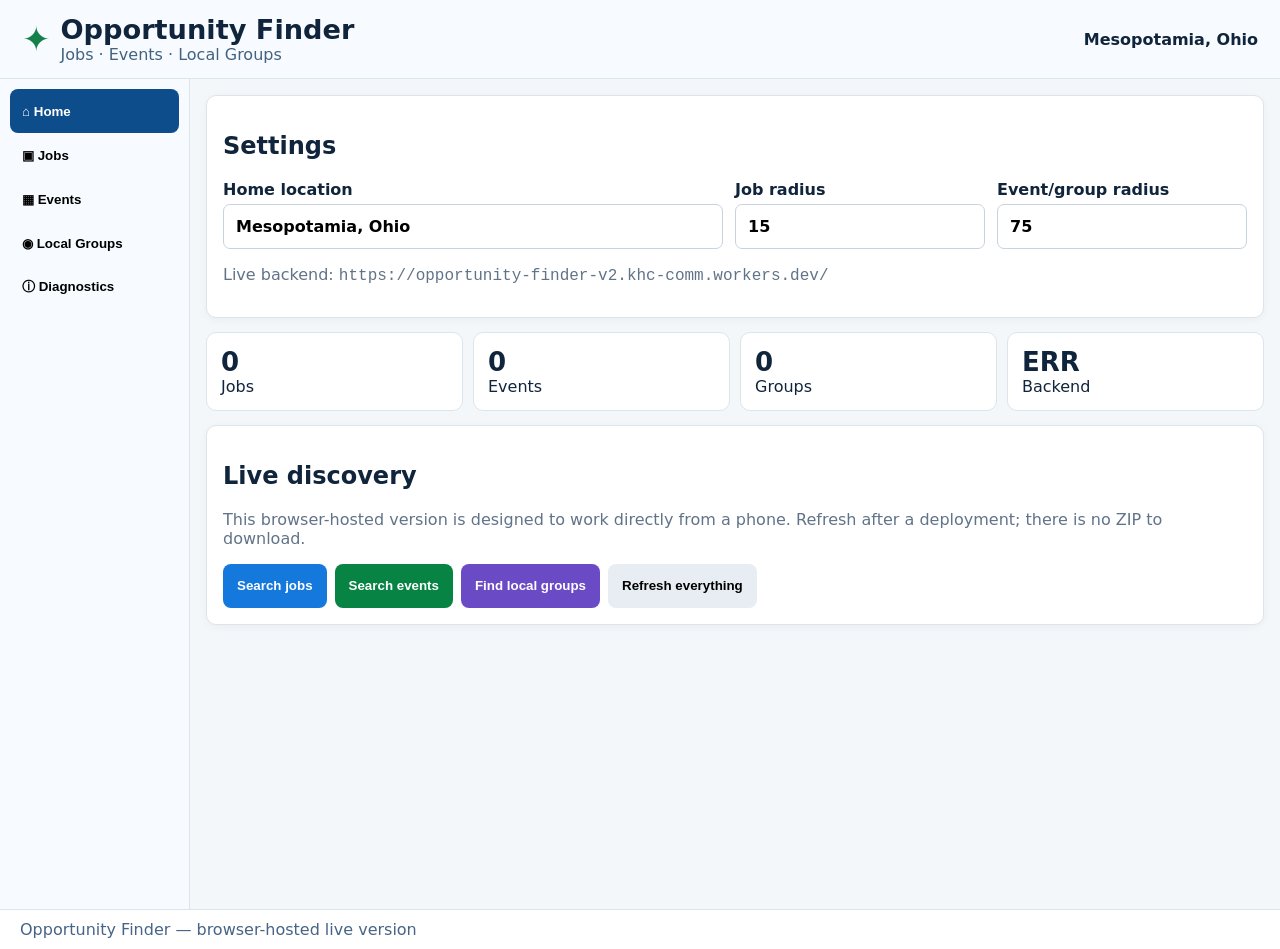
==== commit f0f5714a: "Make mobile test build phone friendly" ====
--- a/public/index.html
+++ b/public/index.html
@@ -1 +1 @@
-<!doctype html><html lang="en"><head><meta charset="utf-8"><meta name="viewport" content="width=device-width,initial-scale=1"><meta http-equiv="Cache-Control" content="no-cache, no-store, must-revalidate"><title>Opportunity Finder — Live</title><style>*{box-sizing:border-box}body{margin:0;font:16px system-ui,sans-serif;background:#f4f7f9;color:#10243b}header{padding:14px 22px;background:#f7fbff;border-bottom:1px solid #dbe5ed;display:flex;justify-content:space-between;gap:15px;align-items:center}.brand{display:flex;gap:10px;align-items:center}.mark{font-size:34px;color:#16804a}.brand h1{margin:0;font-size:1.7rem}.brand p{margin:0;color:#42627f}.app{display:grid;grid-template-columns:190px 1fr;min-height:calc(100vh - 70px)}aside{background:#f7fbff;border-right:1px solid #dbe5ed;padding:10px}.nav{width:100%;padding:12px;border:0;background:transparent;text-align:left;border-radius:8px;font-weight:700;cursor:pointer}.nav.active,.nav:hover{background:#0d4d8c;color:#fff}main{padding:16px;max-width:1400px;width:100%}.page{display:none}.page.active{display:block}.panel,.card,.result{background:#fff;border:1px solid #dce5eb;border-radius:10px;padding:16px;margin-bottom:14px;box-shadow:0 2px 8px #10243b0a}.grid{display:grid;grid-template-columns:2fr 1fr 1fr;gap:12px}.two{display:grid;grid-template-columns:1fr 1fr;gap:12px}label{font-weight:700}input,textarea,select{width:100%;margin-top:5px;padding:10px;border:1px solid #c9d3dc;border-radius:7px;background:white}textarea{min-height:85px}.buttons{display:flex;gap:8px;flex-wrap:wrap}.btn{border:0;border-radius:7px;padding:10px 14px;font-weight:750;cursor:pointer;background:#e7edf2}.primary{background:#1478dd;color:white}.green{background:#078444;color:white}.purple{background:#6b4bc5;color:white}.stats{display:grid;grid-template-columns:repeat(4,1fr);gap:10px;margin-bottom:14px}.stat{padding:14px;background:#fff;border:1px solid #dce5eb;border-radius:10px}.stat b{font-size:26px;display:block}.muted{color:#617389}.result h3{margin:0 0 6px}.meta{font-size:.9rem;color:#5d6872;margin:4px 0}.result a{color:#075ea8}.pill{display:inline-block;padding:3px 8px;border-radius:99px;background:#eef1f4;font-size:12px;margin-left:5px}.diag pre{white-space:pre-wrap;max-height:500px;overflow:auto;background:#f7f9fb;padding:12px;border-radius:8px}footer{padding:10px 20px;border-top:1px solid #dbe5ed;color:#476486;background:white}@media(max-width:750px){.app{display:block}aside{display:flex;overflow:auto}.nav{white-space:nowrap;width:auto}.grid,.two,.stats{grid-template-columns:1fr}.app main{padding:9px}}</style></head><body><header><div class="brand"><span class="mark">✦</span><div><h1>Opportunity Finder</h1><p>Jobs · Events · Local Groups</p></div></div><b id="locationTop">Mesopotamia, Ohio</b></header><div class="app"><aside><button class="nav active" data-page="home">⌂ Home</button><button class="nav" data-page="jobs">▣ Jobs</button><button class="nav" data-page="events">▦ Events</button><button class="nav" data-page="groups">◉ Local Groups</button><button class="nav" data-page="diag">ⓘ Diagnostics</button></aside><main><section id="home" class="page active"><div class="panel"><h2>Settings</h2><div class="grid"><label>Home location<input id="home" value="Mesopotamia, Ohio"></label><label>Job radius<input id="jobRadius" type="number" value="30"></label><label>Event/group radius<input id="radius" type="number" value="75"></label></div><p class="muted">Live backend: <code>https://opportunity-finder-v2.khc-comm.workers.dev/</code></p></div><div class="stats"><div class="stat"><b id="jobsN">0</b>Jobs</div><div class="stat"><b id="eventsN">0</b>Events</div><div class="stat"><b id="groupsN">0</b>Groups</div><div class="stat"><b id="statusN">…</b>Backend</div></div><div class="panel"><h2>Live discovery</h2><p class="muted">This is the browser-hosted version. Refresh this page after a deployment; there is no ZIP to download.</p><div class="buttons"><button class="btn primary" onclick="go('jobs')">Search jobs</button><button class="btn green" onclick="go('events')">Search events</button><button class="btn purple" onclick="go('groups')">Find local groups</button><button class="btn" onclick="runAll()">Refresh everything</button></div></div></section><section id="jobs" class="page"><div class="panel"><h2>Jobs</h2><label>Interests<textarea id="jobInterests">museum, artifact conservation, historic preservation, archaeology, bike mechanic, welding, fabrication, woodworking, artisan, crafts</textarea></label><button class="btn primary" onclick="load('jobs')">Search live jobs</button><p id="jobsStatus" class="muted"></p></div><div id="jobResults"></div></section><section id="events" class="page"><div class="panel"><h2>Events</h2><label>Interests<textarea id="eventInterests">archaeology, museums, historic preservation, native plants, gardening, beekeeping, traditional crafts, blacksmithing, woodworking, cycling, hiking, canoeing, astronomy, local festivals, county fairs, OSU Extension, classes and workshops</textarea></label><button class="btn green" onclick="load('events')">Search live events</button><p id="eventsStatus" class="muted"></p></div><div id="eventResults"></div></section><section id="groups" class="page"><div class="panel"><h2>Local Groups &amp; Organizations</h2><p class="muted">Searches beyond major event calendars for clubs, museums, historical societies, beekeepers, blacksmiths, reenactment/SCA, gardening, crafts, archaeology, astronomy, cycling and other community groups.</p><button class="btn purple" onclick="load('groups')">Refresh local groups</button><p id="groupsStatus" class="muted"></p></div><div id="groupResults"></div></section><section id="diag" class="page"><div class="panel diag"><h2>Live backend diagnostic</h2><p class="muted">Checks Groups, Events and Jobs independently and shows the Worker discovery stages.</p><button class="btn primary" onclick="diagnostic()">Run live diagnostic</button><p id="diagStatus"></p><div id="diagCards"></div><pre id="diagDetails"></pre></div></section></main></div><footer>Opportunity Finder — browser-hosted live version</footer><script>const W='https://opportunity-finder-v2.khc-comm.workers.dev';const $=id=>document.getElementById(id);const clean=s=>String(s||'').trim();function go(page){document.querySelectorAll('.page').forEach(x=>x.classList.remove('active'));document.querySelectorAll('.nav').forEach(x=>x.classList.toggle('active',x.dataset.page===page));$(page).classList.add('active')}document.querySelectorAll('.nav').forEach(b=>b.onclick=()=>go(b.dataset.page));function qs(obj){return new URLSearchParams(Object.entries(obj).filter(([,v])=>v!==undefined&&v!==''))}async function api(path,p){const r=await fetch(W+path+'?'+qs(p),{cache:'no-store'});const t=await r.text();let j;try{j=JSON.parse(t)}catch{throw Error('Worker returned invalid JSON (HTTP '+r.status+')')}if(!r.ok||j.ok===false)throw Error(j.error||'HTTP '+r.status);return j}function homeParts(){const x=clean($('home').value||'Mesopotamia, Ohio').split(',').map(x=>x.trim());return{city:x[0]||'Mesopotamia',state:(x[1]||'OH').replace(/^Ohio$/i,'OH')}}function esc(s){return String(s??'').replace(/[&<>"']/g,c=>({'&':'&amp;','<':'&lt;','>':'&gt;','"':'&quot;',"'":'&#39;'}[c]))}function itemCard(x){const title=x.title||x.name||'Untitled',org=x.organization||x.organizer||x.org||'',place=x.location||'',dist=x.distanceMiles??x.distance;return`<article class="result"><h3>${esc(title)} ${x.discoveryQuality?`<span class="pill">${esc(x.discoveryQuality)}</span>`:''}</h3>${org?`<div class="meta"><b>${esc(org)}</b></div>`:''}${place?`<div class="meta">${esc(place)}${dist!=null?' · '+esc(dist)+' mi':''}</div>`:''}<div class="meta">${esc(x.source||'live discovery')}</div>${x.description?`<p>${esc(x.description).slice(0,700)}</p>`:''}${x.url?`<a href="${esc(x.url)}" target="_blank" rel="noopener">Open source</a>`:''}</article>`}async function load(type){const h=homeParts(),r=type==='jobs'?Number($('jobRadius').value)||30:Number($('radius').value)||75,interests=type==='jobs'?$('jobInterests').value:$('eventInterests').value,st=$(type+'Status');st.textContent='Searching live sources…';try{const d=await api('/'+type,{interests,home:$('home').value,city:h.city,state:h.state,radius:r,partTime:true});const arr=d.items||d[type]||[];$(type==='jobs'?'jobResults':type==='events'?'eventResults':'groupResults').innerHTML=arr.length?arr.map(itemCard).join(''):`<div class="panel">No validated ${type} found in this search.</div>`;$(type+'N').textContent=arr.length;st.textContent=`${arr.length} validated ${type} returned. Worker used ${d.fetchBudget?.used??'?'} of ${d.fetchBudget?.limit??'?'} fetches.`}catch(e){st.textContent='Error: '+e.message}}async function diagnostic(){go('diag');$('diagStatus').textContent='Running all three endpoints…';$('diagCards').innerHTML='';const h=homeParts(),calls=[['Groups','/groups',75],['Events','/events',75],['Jobs','/jobs',30]],out={};for(const[name,path,radius]of calls){const t=Date.now();try{const d=await api(path,{interests:'beekeeping,blacksmithing,local history,reenactment,museums,traditional crafts,nature,gardening,woodworking,astronomy,cycling',home:$('home').value,city:h.city,state:h.state,radius,partTime:true}),key=name.toLowerCase();out[key]=d;const n=(d.items||d[key]||[]).length;$(key+'N').textContent=n;$('diagCards').innerHTML+=`<div class="card"><b>${name}</b>: HTTP 200 · ${n} results · ${Date.now()-t} ms · fetches ${d.fetchBudget?.used??'?'} / ${d.fetchBudget?.limit??'?'}</div>`}catch(e){out[name.toLowerCase()]={error:e.message};$('diagCards').innerHTML+=`<div class="card"><b>${name}</b>: ERROR · ${esc(e.message)}</div>`}}$('diagStatus').textContent='Diagnostic complete.';$('diagDetails').textContent=JSON.stringify({worker:W,groups:{stages:out.groups?.stages,fetchBudget:out.groups?.fetchBudget,tail:out.groups?.diagnostics?.slice(-12)},events:{stages:out.events?.stages,fetchBudget:out.events?.fetchBudget,tail:out.events?.diagnostics?.slice(-12)},jobs:{counts:out.jobs?.counts,fetchBudget:out.jobs?.fetchBudget,tail:out.jobs?.diagnostics?.slice(-12)}},null,2)}async function runAll(){await Promise.allSettled([load('jobs'),load('events'),load('groups')])}(async()=>{try{const d=await api('/status',{});$('statusN').textContent=d.version||'OK'}catch{$('statusN').textContent='ERR'}})();</script></body></html>+<!doctype html><html lang="en"><head><meta charset="utf-8"><meta name="viewport" content="width=device-width,initial-scale=1,viewport-fit=cover"><meta name="theme-color" content="#0d4d8c"><meta name="mobile-web-app-capable" content="yes"><meta name="apple-mobile-web-app-capable" content="yes"><meta http-equiv="Cache-Control" content="no-cache, no-store, must-revalidate"><title>Opportunity Finder — Live</title><style>*{box-sizing:border-box}html{min-width:0}body{margin:0;font:16px system-ui,sans-serif;background:#f4f7f9;color:#10243b;overflow-x:hidden}header{padding:14px 22px;background:#f7fbff;border-bottom:1px solid #dbe5ed;display:flex;justify-content:space-between;gap:15px;align-items:center}.brand{display:flex;gap:10px;align-items:center;min-width:0}.mark{font-size:34px;color:#16804a}.brand h1{margin:0;font-size:1.7rem}.brand p{margin:0;color:#42627f}.app{display:grid;grid-template-columns:190px 1fr;min-height:calc(100vh - 70px)}aside{background:#f7fbff;border-right:1px solid #dbe5ed;padding:10px}.nav{width:100%;padding:12px;border:0;background:transparent;text-align:left;border-radius:8px;font-weight:700;cursor:pointer;min-height:44px}.nav.active,.nav:hover{background:#0d4d8c;color:#fff}main{padding:16px;max-width:1400px;width:100%;min-width:0}.page{display:none}.page.active{display:block}.panel,.card,.result{background:#fff;border:1px solid #dce5eb;border-radius:10px;padding:16px;margin-bottom:14px;box-shadow:0 2px 8px #10243b0a}.grid{display:grid;grid-template-columns:2fr 1fr 1fr;gap:12px}.two{display:grid;grid-template-columns:1fr 1fr;gap:12px}label{font-weight:700;display:block}input,textarea,select{width:100%;margin-top:5px;padding:12px;border:1px solid #c9d3dc;border-radius:7px;background:white;font:inherit;min-height:44px}textarea{min-height:105px;resize:vertical}.buttons{display:flex;gap:8px;flex-wrap:wrap}.btn{border:0;border-radius:8px;padding:11px 14px;font-weight:750;cursor:pointer;background:#e7edf2;min-height:44px;touch-action:manipulation}.primary{background:#1478dd;color:white}.green{background:#078444;color:white}.purple{background:#6b4bc5;color:white}.stats{display:grid;grid-template-columns:repeat(4,1fr);gap:10px;margin-bottom:14px}.stat{padding:14px;background:#fff;border:1px solid #dce5eb;border-radius:10px}.stat b{font-size:26px;display:block}.muted{color:#617389}.result h3{margin:0 0 6px;overflow-wrap:anywhere}.meta{font-size:.9rem;color:#5d6872;margin:4px 0;overflow-wrap:anywhere}.result a{color:#075ea8;display:inline-block;padding:8px 0;min-height:44px}.pill{display:inline-block;padding:3px 8px;border-radius:99px;background:#eef1f4;font-size:12px;margin-left:5px}.diag pre{white-space:pre-wrap;overflow:auto;background:#f7f9fb;padding:12px;border-radius:8px;max-height:500px;font-size:12px}footer{padding:10px 20px;border-top:1px solid #dbe5ed;color:#476486;background:white}@media(max-width:750px){header{padding:12px 14px;align-items:flex-start;flex-wrap:wrap}.brand h1{font-size:1.35rem}.brand p{font-size:.9rem}#locationTop{font-size:.9rem;padding-top:5px}.app{display:block;min-height:0}aside{display:flex;overflow-x:auto;overflow-y:hidden;padding:6px;gap:4px;border-right:0;border-bottom:1px solid #dbe5ed;position:sticky;top:0;z-index:10}.nav{white-space:nowrap;width:auto;flex:0 0 auto;padding:10px 12px}.grid,.two{grid-template-columns:1fr}.stats{grid-template-columns:repeat(2,1fr);gap:8px}.stat{padding:10px}.stat b{font-size:22px}.app main{padding:9px}.panel,.card,.result{padding:13px;margin-bottom:10px;border-radius:9px}.panel h2{font-size:1.2rem;margin-top:3px}.buttons{display:grid;grid-template-columns:1fr;gap:8px}.btn{width:100%;font-size:16px}.diag pre{max-height:55vh;margin-left:-2px;margin-right:-2px}footer{padding:10px 12px;font-size:.85rem}}@media(max-width:380px){.brand h1{font-size:1.2rem}.brand p{font-size:.82rem}.stats{grid-template-columns:1fr 1fr}.stat b{font-size:20px}.nav{padding-left:10px;padding-right:10px}}@media(hover:none){.nav:hover{background:transparent;color:inherit}.nav.active{background:#0d4d8c;color:#fff}}</style></head><body><header><div class="brand"><span class="mark">✦</span><div><h1>Opportunity Finder</h1><p>Jobs · Events · Local Groups</p></div></div><b id="locationTop">Mesopotamia, Ohio</b></header><div class="app"><aside><button class="nav active" data-page="home">⌂ Home</button><button class="nav" data-page="jobs">▣ Jobs</button><button class="nav" data-page="events">▦ Events</button><button class="nav" data-page="groups">◉ Local Groups</button><button class="nav" data-page="diag">ⓘ Diagnostics</button></aside><main><section id="home" class="page active"><div class="panel"><h2>Settings</h2><div class="grid"><label>Home location<input id="home" value="Mesopotamia, Ohio"></label><label>Job radius<input id="jobRadius" type="number" value="15" min="1" max="100"></label><label>Event/group radius<input id="radius" type="number" value="75" min="1" max="200"></label></div><p class="muted">Live backend: <code>https://opportunity-finder-v2.khc-comm.workers.dev/</code></p></div><div class="stats"><div class="stat"><b id="jobsN">0</b>Jobs</div><div class="stat"><b id="eventsN">0</b>Events</div><div class="stat"><b id="groupsN">0</b>Groups</div><div class="stat"><b id="statusN">…</b>Backend</div></div><div class="panel"><h2>Live discovery</h2><p class="muted">This browser-hosted version is designed to work directly from a phone. Refresh after a deployment; there is no ZIP to download.</p><div class="buttons"><button class="btn primary" onclick="go('jobs')">Search jobs</button><button class="btn green" onclick="go('events')">Search events</button><button class="btn purple" onclick="go('groups')">Find local groups</button><button class="btn" onclick="runAll()">Refresh everything</button></div></div></section><section id="jobs" class="page"><div class="panel"><h2>Jobs</h2><label>Interests<textarea id="jobInterests">museum, artifact conservation, historic preservation, archaeology, bike mechanic, welding, fabrication, woodworking, artisan, crafts</textarea></label><button class="btn primary" onclick="load('jobs')">Search live jobs</button><p id="jobsStatus" class="muted"></p></div><div id="jobResults"></div></section><section id="events" class="page"><div class="panel"><h2>Events</h2><label>Interests<textarea id="eventInterests">archaeology, museums, historic preservation, native plants, gardening, beekeeping, traditional crafts, blacksmithing, woodworking, cycling, hiking, canoeing, astronomy, local festivals, county fairs, OSU Extension, classes and workshops</textarea></label><button class="btn green" onclick="load('events')">Search live events</button><p id="eventsStatus" class="muted"></p></div><div id="eventResults"></div></section><section id="groups" class="page"><div class="panel"><h2>Local Groups &amp; Organizations</h2><p class="muted">Searches beyond major event calendars for clubs, museums, historical societies, beekeepers, blacksmiths, reenactment/SCA, gardening, crafts, archaeology, astronomy, cycling and other community groups.</p><button class="btn purple" onclick="load('groups')">Refresh local groups</button><p id="groupsStatus" class="muted"></p></div><div id="groupResults"></div></section><section id="diag" class="page"><div class="panel diag"><h2>Live backend diagnostic</h2><p class="muted">Checks Groups, Events and Jobs independently and shows the Worker discovery stages.</p><button class="btn primary" onclick="diagnostic()">Run live diagnostic</button><p id="diagStatus"></p><div id="diagCards"></div><pre id="diagDetails"></pre></div></section></main></div><footer>Opportunity Finder — browser-hosted live version</footer><script>const W='https://opportunity-finder-v2.khc-comm.workers.dev';const $=id=>document.getElementById(id);const clean=s=>String(s||'').trim();function go(page){document.querySelectorAll('.page').forEach(x=>x.classList.remove('active'));document.querySelectorAll('.nav').forEach(x=>x.classList.toggle('active',x.dataset.page===page));$(page).classList.add('active');window.scrollTo({top:0,behavior:'smooth'})}document.querySelectorAll('.nav').forEach(b=>b.onclick=()=>go(b.dataset.page));function qs(obj){return new URLSearchParams(Object.entries(obj).filter(([,v])=>v!==undefined&&v!==''))}async function api(path,p){const r=await fetch(W+path+'?'+qs(p),{cache:'no-store'});const t=await r.text();let j;try{j=JSON.parse(t)}catch{throw Error('Worker returned invalid JSON (HTTP '+r.status+')')}if(!r.ok||j.ok===false)throw Error(j.error||'HTTP '+r.status);return j}function homeParts(){const x=clean($('home').value||'Mesopotamia, Ohio').split(',').map(x=>x.trim());return{city:x[0]||'Mesopotamia',state:(x[1]||'OH').replace(/^Ohio$/i,'OH')}}function esc(s){return String(s??'').replace(/[&<>\"']/g,c=>({'&':'&amp;','<':'&lt;','>':'&gt;','\"':'&quot;',"'":'&#39;'}[c]))}function itemCard(x){const title=x.title||x.name||'Untitled',org=x.organization||x.organizer||x.org||'',place=x.location||'',dist=x.distanceMiles??x.distance;return`<article class="result"><h3>${esc(title)} ${x.discoveryQuality?`<span class="pill">${esc(x.discoveryQuality)}</span>`:''}</h3>${org?`<div class="meta"><b>${esc(org)}</b></div>`:''}${place?`<div class="meta">${esc(place)}${dist!=null?' · '+esc(dist)+' mi':''}</div>`:''}<div class="meta">${esc(x.source||'live discovery')}</div>${x.description?`<p>${esc(x.description).slice(0,700)}</p>`:''}${x.url?`<a href="${esc(x.url)}" target="_blank" rel="noopener">Open source</a>`:''}</article>`}async function load(type){const h=homeParts(),r=type==='jobs'?Number($('jobRadius').value)||15:Number($('radius').value)||75,interests=type==='jobs'?$('jobInterests').value:$('eventInterests').value,st=$(type+'Status');st.textContent='Searching live sources…';try{const d=await api('/'+type,{interests,home:$('home').value,city:h.city,state:h.state,radius:r,partTime:true});const arr=d.items||d[type]||[];$(type==='jobs'?'jobResults':type==='events'?'eventResults':'groupResults').innerHTML=arr.length?arr.map(itemCard).join(''):`<div class="panel">No validated ${type} found in this search.</div>`;$(type+'N').textContent=arr.length;st.textContent=`${arr.length} validated ${type} returned. Worker used ${d.fetchBudget?.used??'?'} of ${d.fetchBudget?.limit??'?'} fetches.`}catch(e){st.textContent='Error: '+e.message}}async function diagnostic(){go('diag');$('diagStatus').textContent='Running all three endpoints…';$('diagCards').innerHTML='';const h=homeParts(),calls=[['Groups','/groups',75],['Events','/events',75],['Jobs','/jobs',15]],out={};for(const[name,path,radius]of calls){const t=Date.now();try{const d=await api(path,{interests:'beekeeping,blacksmithing,local history,reenactment,museums,traditional crafts,nature,gardening,woodworking,astronomy,cycling',home:$('home').value,city:h.city,state:h.state,radius,partTime:true}),key=name.toLowerCase();out[key]=d;const n=(d.items||d[key]||[]).length;$(key+'N').textContent=n;$('diagCards').innerHTML+=`<div class="card"><b>${name}</b>: HTTP 200 · ${n} results · ${Date.now()-t} ms · fetches ${d.fetchBudget?.used??'?'} / ${d.fetchBudget?.limit??'?'}</div>`}catch(e){out[name.toLowerCase()]={error:e.message};$('diagCards').innerHTML+=`<div class="card"><b>${name}</b>: ERROR · ${esc(e.message)}</div>`}}$('diagStatus').textContent='Diagnostic complete.';$('diagDetails').textContent=JSON.stringify({worker:W,groups:{stages:out.groups?.stages,fetchBudget:out.groups?.fetchBudget,tail:out.groups?.diagnostics?.slice(-12)},events:{stages:out.events?.stages,fetchBudget:out.events?.fetchBudget,tail:out.events?.diagnostics?.slice(-12)},jobs:{counts:out.jobs?.counts,fetchBudget:out.jobs?.fetchBudget,tail:out.jobs?.diagnostics?.slice(-12)}},null,2)}async function runAll(){await Promise.allSettled([load('jobs'),load('events'),load('groups')])}(async()=>{try{const d=await api('/test',{});$('statusN').textContent=d.version||'OK'}catch{$('statusN').textContent='ERR'}})();</script></body></html>
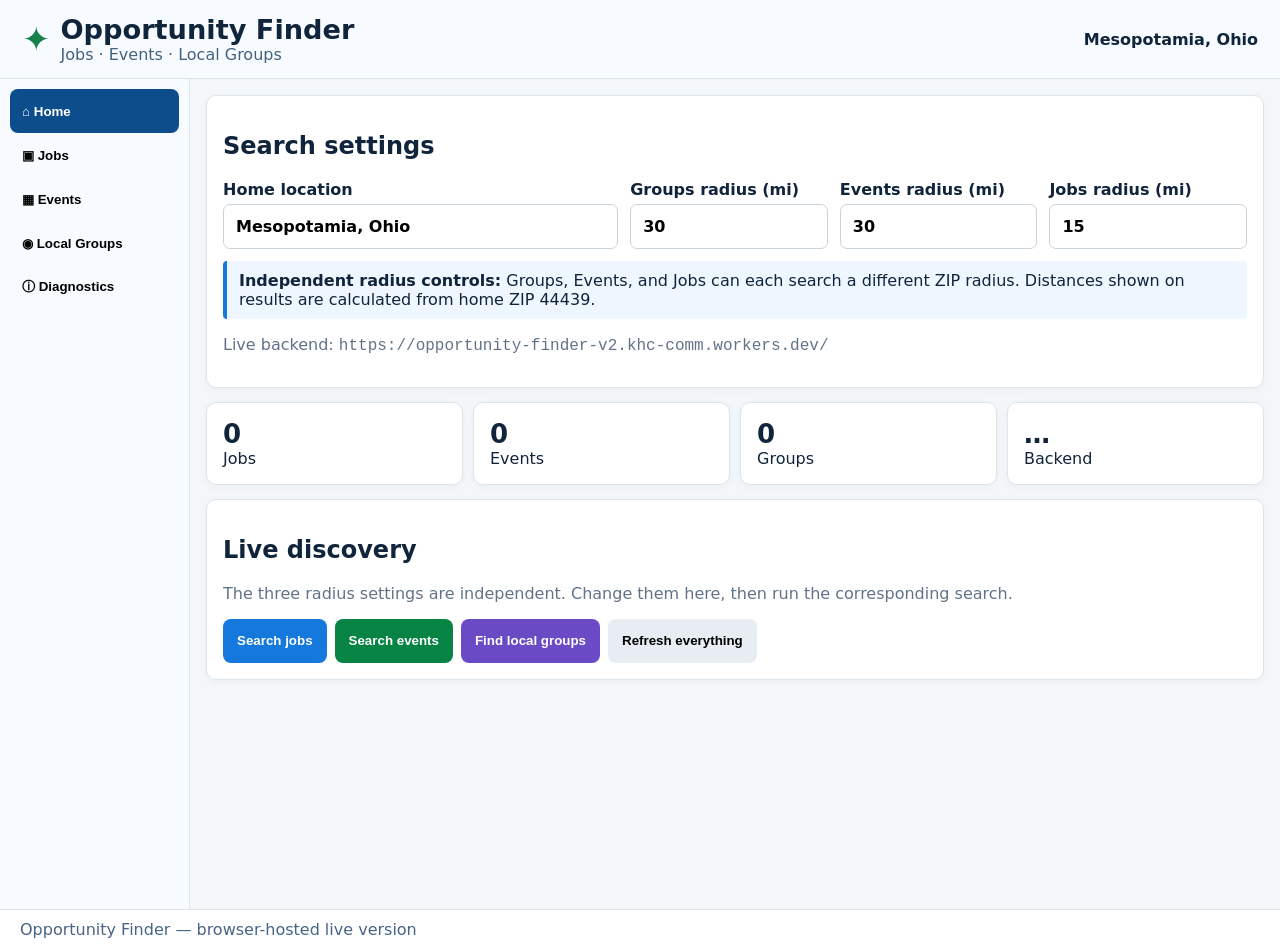
==== commit 3f150a3a: "Add independent ZIP radius controls" ====
--- a/public/index.html
+++ b/public/index.html
@@ -1 +1 @@
-<!doctype html><html lang="en"><head><meta charset="utf-8"><meta name="viewport" content="width=device-width,initial-scale=1,viewport-fit=cover"><meta name="theme-color" content="#0d4d8c"><meta name="mobile-web-app-capable" content="yes"><meta name="apple-mobile-web-app-capable" content="yes"><meta http-equiv="Cache-Control" content="no-cache, no-store, must-revalidate"><title>Opportunity Finder — Live</title><style>*{box-sizing:border-box}html{min-width:0}body{margin:0;font:16px system-ui,sans-serif;background:#f4f7f9;color:#10243b;overflow-x:hidden}header{padding:14px 22px;background:#f7fbff;border-bottom:1px solid #dbe5ed;display:flex;justify-content:space-between;gap:15px;align-items:center}.brand{display:flex;gap:10px;align-items:center;min-width:0}.mark{font-size:34px;color:#16804a}.brand h1{margin:0;font-size:1.7rem}.brand p{margin:0;color:#42627f}.app{display:grid;grid-template-columns:190px 1fr;min-height:calc(100vh - 70px)}aside{background:#f7fbff;border-right:1px solid #dbe5ed;padding:10px}.nav{width:100%;padding:12px;border:0;background:transparent;text-align:left;border-radius:8px;font-weight:700;cursor:pointer;min-height:44px}.nav.active,.nav:hover{background:#0d4d8c;color:#fff}main{padding:16px;max-width:1400px;width:100%;min-width:0}.page{display:none}.page.active{display:block}.panel,.card,.result{background:#fff;border:1px solid #dce5eb;border-radius:10px;padding:16px;margin-bottom:14px;box-shadow:0 2px 8px #10243b0a}.grid{display:grid;grid-template-columns:2fr 1fr 1fr;gap:12px}.two{display:grid;grid-template-columns:1fr 1fr;gap:12px}label{font-weight:700;display:block}input,textarea,select{width:100%;margin-top:5px;padding:12px;border:1px solid #c9d3dc;border-radius:7px;background:white;font:inherit;min-height:44px}textarea{min-height:105px;resize:vertical}.buttons{display:flex;gap:8px;flex-wrap:wrap}.btn{border:0;border-radius:8px;padding:11px 14px;font-weight:750;cursor:pointer;background:#e7edf2;min-height:44px;touch-action:manipulation}.primary{background:#1478dd;color:white}.green{background:#078444;color:white}.purple{background:#6b4bc5;color:white}.stats{display:grid;grid-template-columns:repeat(4,1fr);gap:10px;margin-bottom:14px}.stat{padding:14px;background:#fff;border:1px solid #dce5eb;border-radius:10px}.stat b{font-size:26px;display:block}.muted{color:#617389}.result h3{margin:0 0 6px;overflow-wrap:anywhere}.meta{font-size:.9rem;color:#5d6872;margin:4px 0;overflow-wrap:anywhere}.result a{color:#075ea8;display:inline-block;padding:8px 0;min-height:44px}.pill{display:inline-block;padding:3px 8px;border-radius:99px;background:#eef1f4;font-size:12px;margin-left:5px}.diag pre{white-space:pre-wrap;overflow:auto;background:#f7f9fb;padding:12px;border-radius:8px;max-height:500px;font-size:12px}footer{padding:10px 20px;border-top:1px solid #dbe5ed;color:#476486;background:white}@media(max-width:750px){header{padding:12px 14px;align-items:flex-start;flex-wrap:wrap}.brand h1{font-size:1.35rem}.brand p{font-size:.9rem}#locationTop{font-size:.9rem;padding-top:5px}.app{display:block;min-height:0}aside{display:flex;overflow-x:auto;overflow-y:hidden;padding:6px;gap:4px;border-right:0;border-bottom:1px solid #dbe5ed;position:sticky;top:0;z-index:10}.nav{white-space:nowrap;width:auto;flex:0 0 auto;padding:10px 12px}.grid,.two{grid-template-columns:1fr}.stats{grid-template-columns:repeat(2,1fr);gap:8px}.stat{padding:10px}.stat b{font-size:22px}.app main{padding:9px}.panel,.card,.result{padding:13px;margin-bottom:10px;border-radius:9px}.panel h2{font-size:1.2rem;margin-top:3px}.buttons{display:grid;grid-template-columns:1fr;gap:8px}.btn{width:100%;font-size:16px}.diag pre{max-height:55vh;margin-left:-2px;margin-right:-2px}footer{padding:10px 12px;font-size:.85rem}}@media(max-width:380px){.brand h1{font-size:1.2rem}.brand p{font-size:.82rem}.stats{grid-template-columns:1fr 1fr}.stat b{font-size:20px}.nav{padding-left:10px;padding-right:10px}}@media(hover:none){.nav:hover{background:transparent;color:inherit}.nav.active{background:#0d4d8c;color:#fff}}</style></head><body><header><div class="brand"><span class="mark">✦</span><div><h1>Opportunity Finder</h1><p>Jobs · Events · Local Groups</p></div></div><b id="locationTop">Mesopotamia, Ohio</b></header><div class="app"><aside><button class="nav active" data-page="home">⌂ Home</button><button class="nav" data-page="jobs">▣ Jobs</button><button class="nav" data-page="events">▦ Events</button><button class="nav" data-page="groups">◉ Local Groups</button><button class="nav" data-page="diag">ⓘ Diagnostics</button></aside><main><section id="home" class="page active"><div class="panel"><h2>Settings</h2><div class="grid"><label>Home location<input id="home" value="Mesopotamia, Ohio"></label><label>Job radius<input id="jobRadius" type="number" value="15" min="1" max="100"></label><label>Event/group radius<input id="radius" type="number" value="75" min="1" max="200"></label></div><p class="muted">Live backend: <code>https://opportunity-finder-v2.khc-comm.workers.dev/</code></p></div><div class="stats"><div class="stat"><b id="jobsN">0</b>Jobs</div><div class="stat"><b id="eventsN">0</b>Events</div><div class="stat"><b id="groupsN">0</b>Groups</div><div class="stat"><b id="statusN">…</b>Backend</div></div><div class="panel"><h2>Live discovery</h2><p class="muted">This browser-hosted version is designed to work directly from a phone. Refresh after a deployment; there is no ZIP to download.</p><div class="buttons"><button class="btn primary" onclick="go('jobs')">Search jobs</button><button class="btn green" onclick="go('events')">Search events</button><button class="btn purple" onclick="go('groups')">Find local groups</button><button class="btn" onclick="runAll()">Refresh everything</button></div></div></section><section id="jobs" class="page"><div class="panel"><h2>Jobs</h2><label>Interests<textarea id="jobInterests">museum, artifact conservation, historic preservation, archaeology, bike mechanic, welding, fabrication, woodworking, artisan, crafts</textarea></label><button class="btn primary" onclick="load('jobs')">Search live jobs</button><p id="jobsStatus" class="muted"></p></div><div id="jobResults"></div></section><section id="events" class="page"><div class="panel"><h2>Events</h2><label>Interests<textarea id="eventInterests">archaeology, museums, historic preservation, native plants, gardening, beekeeping, traditional crafts, blacksmithing, woodworking, cycling, hiking, canoeing, astronomy, local festivals, county fairs, OSU Extension, classes and workshops</textarea></label><button class="btn green" onclick="load('events')">Search live events</button><p id="eventsStatus" class="muted"></p></div><div id="eventResults"></div></section><section id="groups" class="page"><div class="panel"><h2>Local Groups &amp; Organizations</h2><p class="muted">Searches beyond major event calendars for clubs, museums, historical societies, beekeepers, blacksmiths, reenactment/SCA, gardening, crafts, archaeology, astronomy, cycling and other community groups.</p><button class="btn purple" onclick="load('groups')">Refresh local groups</button><p id="groupsStatus" class="muted"></p></div><div id="groupResults"></div></section><section id="diag" class="page"><div class="panel diag"><h2>Live backend diagnostic</h2><p class="muted">Checks Groups, Events and Jobs independently and shows the Worker discovery stages.</p><button class="btn primary" onclick="diagnostic()">Run live diagnostic</button><p id="diagStatus"></p><div id="diagCards"></div><pre id="diagDetails"></pre></div></section></main></div><footer>Opportunity Finder — browser-hosted live version</footer><script>const W='https://opportunity-finder-v2.khc-comm.workers.dev';const $=id=>document.getElementById(id);const clean=s=>String(s||'').trim();function go(page){document.querySelectorAll('.page').forEach(x=>x.classList.remove('active'));document.querySelectorAll('.nav').forEach(x=>x.classList.toggle('active',x.dataset.page===page));$(page).classList.add('active');window.scrollTo({top:0,behavior:'smooth'})}document.querySelectorAll('.nav').forEach(b=>b.onclick=()=>go(b.dataset.page));function qs(obj){return new URLSearchParams(Object.entries(obj).filter(([,v])=>v!==undefined&&v!==''))}async function api(path,p){const r=await fetch(W+path+'?'+qs(p),{cache:'no-store'});const t=await r.text();let j;try{j=JSON.parse(t)}catch{throw Error('Worker returned invalid JSON (HTTP '+r.status+')')}if(!r.ok||j.ok===false)throw Error(j.error||'HTTP '+r.status);return j}function homeParts(){const x=clean($('home').value||'Mesopotamia, Ohio').split(',').map(x=>x.trim());return{city:x[0]||'Mesopotamia',state:(x[1]||'OH').replace(/^Ohio$/i,'OH')}}function esc(s){return String(s??'').replace(/[&<>\"']/g,c=>({'&':'&amp;','<':'&lt;','>':'&gt;','\"':'&quot;',"'":'&#39;'}[c]))}function itemCard(x){const title=x.title||x.name||'Untitled',org=x.organization||x.organizer||x.org||'',place=x.location||'',dist=x.distanceMiles??x.distance;return`<article class="result"><h3>${esc(title)} ${x.discoveryQuality?`<span class="pill">${esc(x.discoveryQuality)}</span>`:''}</h3>${org?`<div class="meta"><b>${esc(org)}</b></div>`:''}${place?`<div class="meta">${esc(place)}${dist!=null?' · '+esc(dist)+' mi':''}</div>`:''}<div class="meta">${esc(x.source||'live discovery')}</div>${x.description?`<p>${esc(x.description).slice(0,700)}</p>`:''}${x.url?`<a href="${esc(x.url)}" target="_blank" rel="noopener">Open source</a>`:''}</article>`}async function load(type){const h=homeParts(),r=type==='jobs'?Number($('jobRadius').value)||15:Number($('radius').value)||75,interests=type==='jobs'?$('jobInterests').value:$('eventInterests').value,st=$(type+'Status');st.textContent='Searching live sources…';try{const d=await api('/'+type,{interests,home:$('home').value,city:h.city,state:h.state,radius:r,partTime:true});const arr=d.items||d[type]||[];$(type==='jobs'?'jobResults':type==='events'?'eventResults':'groupResults').innerHTML=arr.length?arr.map(itemCard).join(''):`<div class="panel">No validated ${type} found in this search.</div>`;$(type+'N').textContent=arr.length;st.textContent=`${arr.length} validated ${type} returned. Worker used ${d.fetchBudget?.used??'?'} of ${d.fetchBudget?.limit??'?'} fetches.`}catch(e){st.textContent='Error: '+e.message}}async function diagnostic(){go('diag');$('diagStatus').textContent='Running all three endpoints…';$('diagCards').innerHTML='';const h=homeParts(),calls=[['Groups','/groups',75],['Events','/events',75],['Jobs','/jobs',15]],out={};for(const[name,path,radius]of calls){const t=Date.now();try{const d=await api(path,{interests:'beekeeping,blacksmithing,local history,reenactment,museums,traditional crafts,nature,gardening,woodworking,astronomy,cycling',home:$('home').value,city:h.city,state:h.state,radius,partTime:true}),key=name.toLowerCase();out[key]=d;const n=(d.items||d[key]||[]).length;$(key+'N').textContent=n;$('diagCards').innerHTML+=`<div class="card"><b>${name}</b>: HTTP 200 · ${n} results · ${Date.now()-t} ms · fetches ${d.fetchBudget?.used??'?'} / ${d.fetchBudget?.limit??'?'}</div>`}catch(e){out[name.toLowerCase()]={error:e.message};$('diagCards').innerHTML+=`<div class="card"><b>${name}</b>: ERROR · ${esc(e.message)}</div>`}}$('diagStatus').textContent='Diagnostic complete.';$('diagDetails').textContent=JSON.stringify({worker:W,groups:{stages:out.groups?.stages,fetchBudget:out.groups?.fetchBudget,tail:out.groups?.diagnostics?.slice(-12)},events:{stages:out.events?.stages,fetchBudget:out.events?.fetchBudget,tail:out.events?.diagnostics?.slice(-12)},jobs:{counts:out.jobs?.counts,fetchBudget:out.jobs?.fetchBudget,tail:out.jobs?.diagnostics?.slice(-12)}},null,2)}async function runAll(){await Promise.allSettled([load('jobs'),load('events'),load('groups')])}(async()=>{try{const d=await api('/test',{});$('statusN').textContent=d.version||'OK'}catch{$('statusN').textContent='ERR'}})();</script></body></html>+<!doctype html><html lang="en"><head><meta charset="utf-8"><meta name="viewport" content="width=device-width,initial-scale=1"><meta name="theme-color" content="#0d4d8c"><meta http-equiv="Cache-Control" content="no-cache, no-store, must-revalidate"><title>Opportunity Finder — Live</title><style>*{box-sizing:border-box}body{margin:0;font:16px system-ui,sans-serif;background:#f4f7f9;color:#10243b}header{padding:14px 22px;background:#f7fbff;border-bottom:1px solid #dbe5ed;display:flex;justify-content:space-between;gap:15px;align-items:center}.brand{display:flex;gap:10px;align-items:center}.mark{font-size:34px;color:#16804a}.brand h1{margin:0;font-size:1.7rem}.brand p{margin:0;color:#42627f}.app{display:grid;grid-template-columns:190px 1fr;min-height:calc(100vh - 70px)}aside{background:#f7fbff;border-right:1px solid #dbe5ed;padding:10px}.nav{width:100%;padding:12px;border:0;background:transparent;text-align:left;border-radius:8px;font-weight:700;cursor:pointer;min-height:44px}.nav.active,.nav:hover{background:#0d4d8c;color:#fff}main{padding:16px;max-width:1400px;width:100%}.page{display:none}.page.active{display:block}.panel,.result,.stat{background:#fff;border:1px solid #dce5eb;border-radius:10px;padding:16px;margin-bottom:14px;box-shadow:0 2px 8px #10243b0a}.settings{display:grid;grid-template-columns:2fr 1fr 1fr 1fr;gap:12px}label{font-weight:700;display:block}input,textarea{width:100%;margin-top:5px;padding:12px;border:1px solid #c9d3dc;border-radius:7px;background:white;font:inherit;min-height:44px}textarea{min-height:105px;resize:vertical}.hint{font-size:.88rem;color:#617389;font-weight:400}.buttons{display:flex;gap:8px;flex-wrap:wrap}.btn{border:0;border-radius:8px;padding:11px 14px;font-weight:750;cursor:pointer;background:#e7edf2;min-height:44px}.primary{background:#1478dd;color:#fff}.green{background:#078444;color:#fff}.purple{background:#6b4bc5;color:#fff}.danger{background:#f1e4e4;color:#8b2222}.stats{display:grid;grid-template-columns:repeat(4,1fr);gap:10px}.stat b{font-size:26px;display:block}.muted{color:#617389}.result h3{margin:0 0 6px;overflow-wrap:anywhere}.meta{font-size:.9rem;color:#5d6872;margin:4px 0;overflow-wrap:anywhere}.result a{color:#075ea8;display:inline-block;padding:8px 0;min-height:44px}.card-actions{display:flex;gap:8px;flex-wrap:wrap}.diag pre{white-space:pre-wrap;overflow:auto;background:#f7f9fb;padding:12px;border-radius:8px;max-height:500px;font-size:12px}.radiusNote{background:#eef6ff;border-left:4px solid #1478dd;padding:10px 12px;margin-top:12px;border-radius:4px}footer{padding:10px 20px;border-top:1px solid #dbe5ed;color:#476486;background:#fff}@media(max-width:800px){header{padding:12px 14px;flex-wrap:wrap}.brand h1{font-size:1.35rem}.app{display:block}aside{display:flex;overflow-x:auto;padding:6px;gap:4px;border-right:0;border-bottom:1px solid #dbe5ed;position:sticky;top:0;z-index:10}.nav{white-space:nowrap;width:auto}.settings{grid-template-columns:1fr}.stats{grid-template-columns:repeat(2,1fr)}main{padding:9px}.panel,.result{padding:13px}.buttons{display:grid;grid-template-columns:1fr}.btn{width:100%}.card-actions{display:grid;grid-template-columns:1fr}}</style></head><body><header><div class="brand"><span class="mark">✦</span><div><h1>Opportunity Finder</h1><p>Jobs · Events · Local Groups</p></div></div><b>Mesopotamia, Ohio</b></header><div class="app"><aside><button class="nav active" data-page="home">⌂ Home</button><button class="nav" data-page="jobs">▣ Jobs</button><button class="nav" data-page="events">▦ Events</button><button class="nav" data-page="groups">◉ Local Groups</button><button class="nav" data-page="diag">ⓘ Diagnostics</button></aside><main><section id="home" class="page active"><div class="panel"><h2>Search settings</h2><div class="settings"><label>Home location<input id="homeLocation" value="Mesopotamia, Ohio"></label><label>Groups radius (mi)<input id="groupRadius" type="number" value="30" min="1" max="200"></label><label>Events radius (mi)<input id="eventRadius" type="number" value="30" min="1" max="200"></label><label>Jobs radius (mi)<input id="jobRadius" type="number" value="15" min="1" max="200"></label></div><div class="radiusNote"><b>Independent radius controls:</b> Groups, Events, and Jobs can each search a different ZIP radius. Distances shown on results are calculated from home ZIP 44439.</div><p class="muted">Live backend: <code>https://opportunity-finder-v2.khc-comm.workers.dev/</code></p></div><div class="stats"><div class="stat"><b id="jobsN">0</b>Jobs</div><div class="stat"><b id="eventsN">0</b>Events</div><div class="stat"><b id="groupsN">0</b>Groups</div><div class="stat"><b id="statusN">…</b>Backend</div></div><div class="panel"><h2>Live discovery</h2><p class="muted">The three radius settings are independent. Change them here, then run the corresponding search.</p><div class="buttons"><button class="btn primary" onclick="go('jobs')">Search jobs</button><button class="btn green" onclick="go('events')">Search events</button><button class="btn purple" onclick="go('groups')">Find local groups</button><button class="btn" onclick="runAll()">Refresh everything</button></div></div></section><section id="jobs" class="page"><div class="panel"><h2>Jobs</h2><p class="hint">Using Jobs radius: <b id="jobsRadiusLabel">15</b> miles</p><label>Interests<textarea id="jobInterests">museum, artifact conservation, historic preservation, archaeology, bike mechanic, welding, fabrication, woodworking, artisan, crafts</textarea></label><div class="buttons"><button class="btn primary" onclick="load('jobs')">Search live jobs</button><button class="btn" onclick="toggleHidden('jobs')">Show/hide not interested</button><button class="btn danger" onclick="clearNotInterested('jobs')">Clear not interested</button></div><p id="jobsStatus" class="muted"></p></div><div id="jobResults"></div></section><section id="events" class="page"><div class="panel"><h2>Events</h2><p class="hint">Using Events radius: <b id="eventsRadiusLabel">30</b> miles</p><label>Interests<textarea id="eventInterests">archaeology, museums, historic preservation, native plants, gardening, beekeeping, traditional crafts, blacksmithing, woodworking, cycling, hiking, canoeing, astronomy, local festivals, county fairs, OSU Extension, classes and workshops</textarea></label><div class="buttons"><button class="btn green" onclick="load('events')">Search live events</button><button class="btn" onclick="toggleHidden('events')">Show/hide not interested</button><button class="btn danger" onclick="clearNotInterested('events')">Clear not interested</button></div><p id="eventsStatus" class="muted"></p></div><div id="eventResults"></div></section><section id="groups" class="page"><div class="panel"><h2>Local Groups &amp; Organizations</h2><p class="hint">Using Groups radius: <b id="groupsRadiusLabel">30</b> miles</p><p class="muted">Searches for clubs, museums, historical societies, beekeepers, blacksmiths, reenactment/SCA, gardening, crafts, archaeology, astronomy, cycling and other community groups.</p><div class="buttons"><button class="btn purple" onclick="load('groups')">Refresh local groups</button><button class="btn" onclick="toggleHidden('groups')">Show/hide not interested</button><button class="btn danger" onclick="clearNotInterested('groups')">Clear not interested</button></div><p id="groupsStatus" class="muted"></p></div><div id="groupResults"></div></section><section id="diag" class="page"><div class="panel diag"><h2>Live backend diagnostic</h2><p class="muted">Shows all three radius settings, eligible ZIP pools, discovery stages, and hard-gate behavior.</p><button class="btn primary" onclick="diagnostic()">Run live diagnostic</button><p id="diagStatus"></p><pre id="diagDetails"></pre></div></section></main></div><footer>Opportunity Finder — browser-hosted live version</footer><script>const W='https://opportunity-finder-v2.khc-comm.workers.dev', $=id=>document.getElementById(id), cache={jobs:[],events:[],groups:[]},hidden={jobs:false,events:false,groups:false},NI='opportunityFinder:notInterested:v1';const clean=s=>String(s||'').trim();function go(p){document.querySelectorAll('.page').forEach(x=>x.classList.remove('active'));document.querySelectorAll('.nav').forEach(x=>x.classList.toggle('active',x.dataset.page===p));$(p).classList.add('active');window.scrollTo({top:0,behavior:'smooth'})}document.querySelectorAll('.nav').forEach(b=>b.onclick=()=>go(b.dataset.page));function ni(){try{return JSON.parse(localStorage.getItem(NI)||'{}')}catch{return{}}}function saveNi(x){localStorage.setItem(NI,JSON.stringify(x))}function id(t,x){return encodeURIComponent(t+'|'+String(x?.url||'')+'|'+String(x?.title||x?.name||''))}function render(type){const target=$(type==='jobs'?'jobResults':type==='events'?'eventResults':'groupResults'),n=ni(),arr=cache[type],show=hidden[type],vis=show?arr:arr.filter(x=>!n[id(type,x)]);target.innerHTML=vis.length?vis.map(x=>card(x,type,!!n[id(type,x)])).join(''):`<div class="panel">${arr.length?'All results are hidden as Not interested.':'No validated '+type+' found in this search.'}</div>`}function card(x,t,isHidden){const title=x.title||x.name||'Untitled',place=x.location||((x.city||x.state||x.zip)?`${x.city||''}, ${x.state||'OH'} ${x.zip||''}`:'');return`<article class="result"><h3>${esc(title)}</h3>${x.organization||x.organizer?`<div class="meta"><b>${esc(x.organization||x.organizer)}</b></div>`:''}${place?`<div class="meta">${esc(place)}${x.distanceMiles!=null?' · '+esc(x.distanceMiles)+' mi':''}</div>`:''}<div class="meta">${esc(x.source||'live discovery')}</div>${x.description?`<p>${esc(x.description).slice(0,700)}</p>`:''}${x.url?`<a href="${esc(x.url)}" target="_blank" rel="noopener">Open source</a>`:''}<div class="card-actions"><button class="btn ${isHidden?'':'danger'}" onclick="${isHidden?`restore('${t}','${id(t,x)}')`:`mark('${t}','${id(t,x)}')`}">${isHidden?'Restore':'Not interested'}</button></div></article>`}function mark(t,k){const x=ni();x[k]=Date.now();saveNi(x);render(t)}function restore(t,k){const x=ni();delete x[k];saveNi(x);render(t)}function toggleHidden(t){hidden[t]=!hidden[t];render(t)}function clearNotInterested(t){const x=ni(),p=encodeURIComponent(t+'|');Object.keys(x).forEach(k=>{if(k.startsWith(p))delete x[k]});saveNi(x);hidden[t]=false;render(t)}function esc(s){return String(s??'').replace(/[&<>\"']/g,c=>({'&':'&amp;','<':'&lt;','>':'&gt;','\"':'&quot;',"'":'&#39;'}[c]))}function parts(){const a=clean($('homeLocation').value).split(',').map(x=>x.trim());return{city:a[0]||'Mesopotamia',state:(a[1]||'OH').replace(/^Ohio$/i,'OH')}}function params(type){const p=parts();const g=Number($('groupRadius').value)||30,e=Number($('eventRadius').value)||30,j=Number($('jobRadius').value)||15;return{interests:type==='jobs'?$('jobInterests').value:$('eventInterests').value,home:$('homeLocation').value,city:p.city,state:p.state,groupRadius:g,eventRadius:e,jobRadius:j,radius:type==='jobs'?j:type==='events'?e:g,partTime:true}}async function api(path,p){const r=await fetch(W+path+'?'+new URLSearchParams(Object.entries(p)),{cache:'no-store'}),text=await r.text();let j;try{j=JSON.parse(text)}catch{throw Error('Worker returned invalid JSON (HTTP '+r.status+')')}if(!r.ok||j.ok===false)throw Error(j.error||'HTTP '+r.status);return j}async function load(type){const p=params(type),st=$(type+'Status');st.textContent='Searching live sources…';try{const d=await api('/'+type,p),arr=d.items||d[type]||[];cache[type]=arr;render(type);$(type+'N').textContent=arr.length;st.textContent=`${arr.length} validated ${type} returned. Radius: ${p.radius} mi.`;updateLabels()}catch(e){st.textContent='Error: '+e.message}}function updateLabels(){$('jobsRadiusLabel').textContent=$('jobRadius').value;$('eventsRadiusLabel').textContent=$('eventRadius').value;$('groupsRadiusLabel').textContent=$('groupRadius').value}async function runAll(){await Promise.allSettled([load('groups'),load('events'),load('jobs')]);$('statusN').textContent='OK'}async function diagnostic(){go('diag');$('diagStatus').textContent='Running diagnostic…';try{const d=await api('/test',params('events'));$('diagDetails').textContent=JSON.stringify(d,null,2);$('statusN').textContent='OK'}catch(e){$('diagDetails').textContent='Error: '+e.message;$('statusN').textContent='Error'}}['groupRadius','eventRadius','jobRadius'].forEach(x=>$(x).addEventListener('input',updateLabels));updateLabels();</script></body></html>
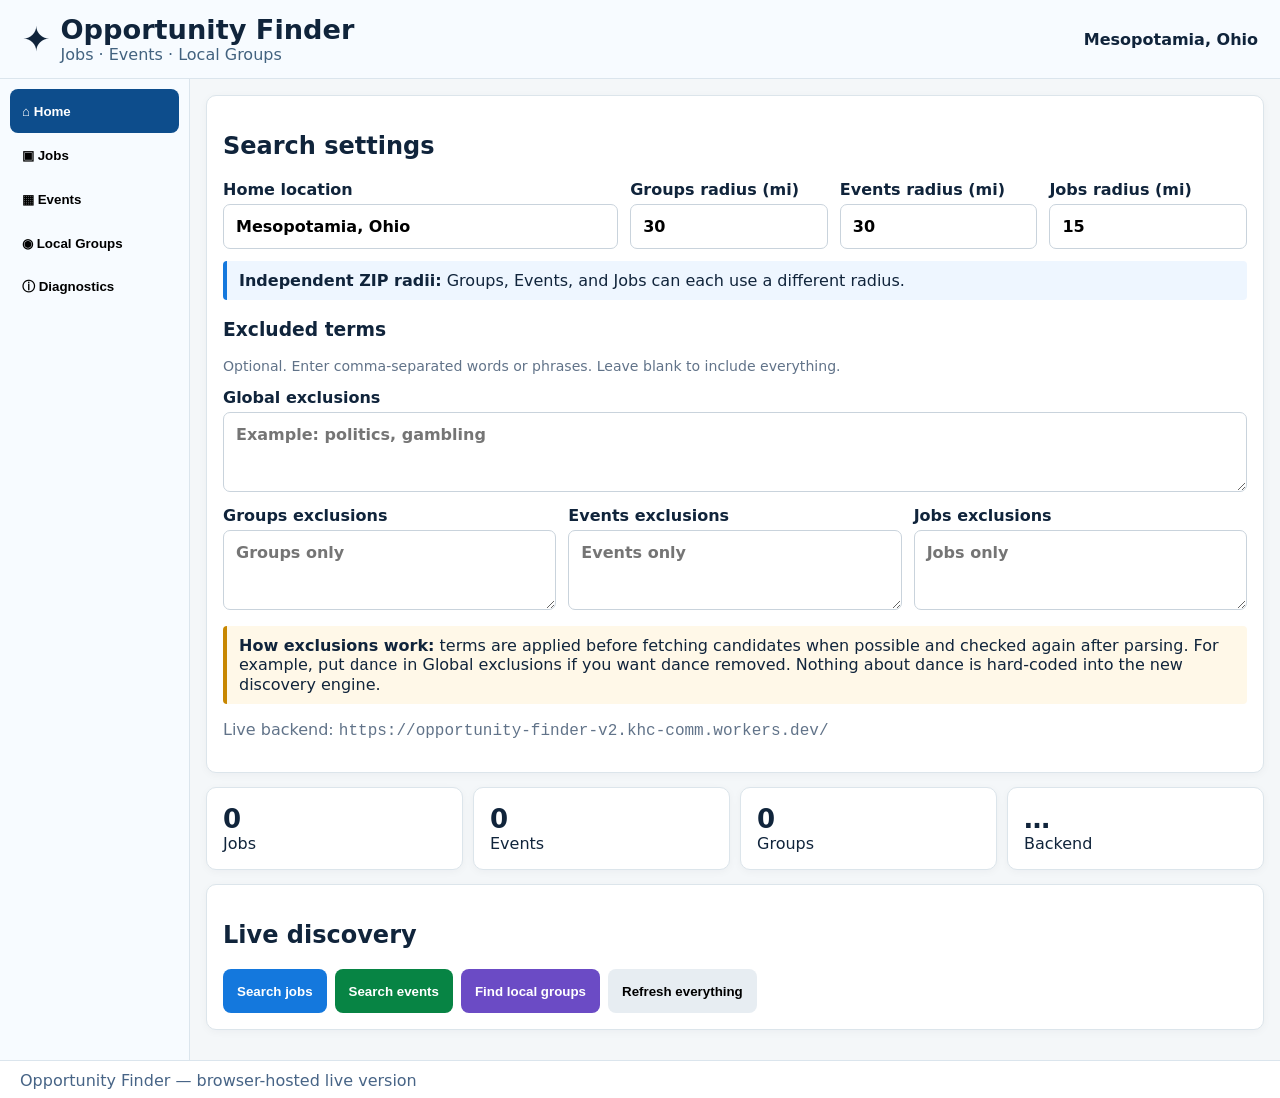
==== commit 7787e537: "Add configurable exclusion controls to frontend" ====
--- a/public/index.html
+++ b/public/index.html
@@ -1 +1,48 @@
-<!doctype html><html lang="en"><head><meta charset="utf-8"><meta name="viewport" content="width=device-width,initial-scale=1"><meta name="theme-color" content="#0d4d8c"><meta http-equiv="Cache-Control" content="no-cache, no-store, must-revalidate"><title>Opportunity Finder — Live</title><style>*{box-sizing:border-box}body{margin:0;font:16px system-ui,sans-serif;background:#f4f7f9;color:#10243b}header{padding:14px 22px;background:#f7fbff;border-bottom:1px solid #dbe5ed;display:flex;justify-content:space-between;gap:15px;align-items:center}.brand{display:flex;gap:10px;align-items:center}.mark{font-size:34px;color:#16804a}.brand h1{margin:0;font-size:1.7rem}.brand p{margin:0;color:#42627f}.app{display:grid;grid-template-columns:190px 1fr;min-height:calc(100vh - 70px)}aside{background:#f7fbff;border-right:1px solid #dbe5ed;padding:10px}.nav{width:100%;padding:12px;border:0;background:transparent;text-align:left;border-radius:8px;font-weight:700;cursor:pointer;min-height:44px}.nav.active,.nav:hover{background:#0d4d8c;color:#fff}main{padding:16px;max-width:1400px;width:100%}.page{display:none}.page.active{display:block}.panel,.result,.stat{background:#fff;border:1px solid #dce5eb;border-radius:10px;padding:16px;margin-bottom:14px;box-shadow:0 2px 8px #10243b0a}.settings{display:grid;grid-template-columns:2fr 1fr 1fr 1fr;gap:12px}label{font-weight:700;display:block}input,textarea{width:100%;margin-top:5px;padding:12px;border:1px solid #c9d3dc;border-radius:7px;background:white;font:inherit;min-height:44px}textarea{min-height:105px;resize:vertical}.hint{font-size:.88rem;color:#617389;font-weight:400}.buttons{display:flex;gap:8px;flex-wrap:wrap}.btn{border:0;border-radius:8px;padding:11px 14px;font-weight:750;cursor:pointer;background:#e7edf2;min-height:44px}.primary{background:#1478dd;color:#fff}.green{background:#078444;color:#fff}.purple{background:#6b4bc5;color:#fff}.danger{background:#f1e4e4;color:#8b2222}.stats{display:grid;grid-template-columns:repeat(4,1fr);gap:10px}.stat b{font-size:26px;display:block}.muted{color:#617389}.result h3{margin:0 0 6px;overflow-wrap:anywhere}.meta{font-size:.9rem;color:#5d6872;margin:4px 0;overflow-wrap:anywhere}.result a{color:#075ea8;display:inline-block;padding:8px 0;min-height:44px}.card-actions{display:flex;gap:8px;flex-wrap:wrap}.diag pre{white-space:pre-wrap;overflow:auto;background:#f7f9fb;padding:12px;border-radius:8px;max-height:500px;font-size:12px}.radiusNote{background:#eef6ff;border-left:4px solid #1478dd;padding:10px 12px;margin-top:12px;border-radius:4px}footer{padding:10px 20px;border-top:1px solid #dbe5ed;color:#476486;background:#fff}@media(max-width:800px){header{padding:12px 14px;flex-wrap:wrap}.brand h1{font-size:1.35rem}.app{display:block}aside{display:flex;overflow-x:auto;padding:6px;gap:4px;border-right:0;border-bottom:1px solid #dbe5ed;position:sticky;top:0;z-index:10}.nav{white-space:nowrap;width:auto}.settings{grid-template-columns:1fr}.stats{grid-template-columns:repeat(2,1fr)}main{padding:9px}.panel,.result{padding:13px}.buttons{display:grid;grid-template-columns:1fr}.btn{width:100%}.card-actions{display:grid;grid-template-columns:1fr}}</style></head><body><header><div class="brand"><span class="mark">✦</span><div><h1>Opportunity Finder</h1><p>Jobs · Events · Local Groups</p></div></div><b>Mesopotamia, Ohio</b></header><div class="app"><aside><button class="nav active" data-page="home">⌂ Home</button><button class="nav" data-page="jobs">▣ Jobs</button><button class="nav" data-page="events">▦ Events</button><button class="nav" data-page="groups">◉ Local Groups</button><button class="nav" data-page="diag">ⓘ Diagnostics</button></aside><main><section id="home" class="page active"><div class="panel"><h2>Search settings</h2><div class="settings"><label>Home location<input id="homeLocation" value="Mesopotamia, Ohio"></label><label>Groups radius (mi)<input id="groupRadius" type="number" value="30" min="1" max="200"></label><label>Events radius (mi)<input id="eventRadius" type="number" value="30" min="1" max="200"></label><label>Jobs radius (mi)<input id="jobRadius" type="number" value="15" min="1" max="200"></label></div><div class="radiusNote"><b>Independent radius controls:</b> Groups, Events, and Jobs can each search a different ZIP radius. Distances shown on results are calculated from home ZIP 44439.</div><p class="muted">Live backend: <code>https://opportunity-finder-v2.khc-comm.workers.dev/</code></p></div><div class="stats"><div class="stat"><b id="jobsN">0</b>Jobs</div><div class="stat"><b id="eventsN">0</b>Events</div><div class="stat"><b id="groupsN">0</b>Groups</div><div class="stat"><b id="statusN">…</b>Backend</div></div><div class="panel"><h2>Live discovery</h2><p class="muted">The three radius settings are independent. Change them here, then run the corresponding search.</p><div class="buttons"><button class="btn primary" onclick="go('jobs')">Search jobs</button><button class="btn green" onclick="go('events')">Search events</button><button class="btn purple" onclick="go('groups')">Find local groups</button><button class="btn" onclick="runAll()">Refresh everything</button></div></div></section><section id="jobs" class="page"><div class="panel"><h2>Jobs</h2><p class="hint">Using Jobs radius: <b id="jobsRadiusLabel">15</b> miles</p><label>Interests<textarea id="jobInterests">museum, artifact conservation, historic preservation, archaeology, bike mechanic, welding, fabrication, woodworking, artisan, crafts</textarea></label><div class="buttons"><button class="btn primary" onclick="load('jobs')">Search live jobs</button><button class="btn" onclick="toggleHidden('jobs')">Show/hide not interested</button><button class="btn danger" onclick="clearNotInterested('jobs')">Clear not interested</button></div><p id="jobsStatus" class="muted"></p></div><div id="jobResults"></div></section><section id="events" class="page"><div class="panel"><h2>Events</h2><p class="hint">Using Events radius: <b id="eventsRadiusLabel">30</b> miles</p><label>Interests<textarea id="eventInterests">archaeology, museums, historic preservation, native plants, gardening, beekeeping, traditional crafts, blacksmithing, woodworking, cycling, hiking, canoeing, astronomy, local festivals, county fairs, OSU Extension, classes and workshops</textarea></label><div class="buttons"><button class="btn green" onclick="load('events')">Search live events</button><button class="btn" onclick="toggleHidden('events')">Show/hide not interested</button><button class="btn danger" onclick="clearNotInterested('events')">Clear not interested</button></div><p id="eventsStatus" class="muted"></p></div><div id="eventResults"></div></section><section id="groups" class="page"><div class="panel"><h2>Local Groups &amp; Organizations</h2><p class="hint">Using Groups radius: <b id="groupsRadiusLabel">30</b> miles</p><p class="muted">Searches for clubs, museums, historical societies, beekeepers, blacksmiths, reenactment/SCA, gardening, crafts, archaeology, astronomy, cycling and other community groups.</p><div class="buttons"><button class="btn purple" onclick="load('groups')">Refresh local groups</button><button class="btn" onclick="toggleHidden('groups')">Show/hide not interested</button><button class="btn danger" onclick="clearNotInterested('groups')">Clear not interested</button></div><p id="groupsStatus" class="muted"></p></div><div id="groupResults"></div></section><section id="diag" class="page"><div class="panel diag"><h2>Live backend diagnostic</h2><p class="muted">Shows all three radius settings, eligible ZIP pools, discovery stages, and hard-gate behavior.</p><button class="btn primary" onclick="diagnostic()">Run live diagnostic</button><p id="diagStatus"></p><pre id="diagDetails"></pre></div></section></main></div><footer>Opportunity Finder — browser-hosted live version</footer><script>const W='https://opportunity-finder-v2.khc-comm.workers.dev', $=id=>document.getElementById(id), cache={jobs:[],events:[],groups:[]},hidden={jobs:false,events:false,groups:false},NI='opportunityFinder:notInterested:v1';const clean=s=>String(s||'').trim();function go(p){document.querySelectorAll('.page').forEach(x=>x.classList.remove('active'));document.querySelectorAll('.nav').forEach(x=>x.classList.toggle('active',x.dataset.page===p));$(p).classList.add('active');window.scrollTo({top:0,behavior:'smooth'})}document.querySelectorAll('.nav').forEach(b=>b.onclick=()=>go(b.dataset.page));function ni(){try{return JSON.parse(localStorage.getItem(NI)||'{}')}catch{return{}}}function saveNi(x){localStorage.setItem(NI,JSON.stringify(x))}function id(t,x){return encodeURIComponent(t+'|'+String(x?.url||'')+'|'+String(x?.title||x?.name||''))}function render(type){const target=$(type==='jobs'?'jobResults':type==='events'?'eventResults':'groupResults'),n=ni(),arr=cache[type],show=hidden[type],vis=show?arr:arr.filter(x=>!n[id(type,x)]);target.innerHTML=vis.length?vis.map(x=>card(x,type,!!n[id(type,x)])).join(''):`<div class="panel">${arr.length?'All results are hidden as Not interested.':'No validated '+type+' found in this search.'}</div>`}function card(x,t,isHidden){const title=x.title||x.name||'Untitled',place=x.location||((x.city||x.state||x.zip)?`${x.city||''}, ${x.state||'OH'} ${x.zip||''}`:'');return`<article class="result"><h3>${esc(title)}</h3>${x.organization||x.organizer?`<div class="meta"><b>${esc(x.organization||x.organizer)}</b></div>`:''}${place?`<div class="meta">${esc(place)}${x.distanceMiles!=null?' · '+esc(x.distanceMiles)+' mi':''}</div>`:''}<div class="meta">${esc(x.source||'live discovery')}</div>${x.description?`<p>${esc(x.description).slice(0,700)}</p>`:''}${x.url?`<a href="${esc(x.url)}" target="_blank" rel="noopener">Open source</a>`:''}<div class="card-actions"><button class="btn ${isHidden?'':'danger'}" onclick="${isHidden?`restore('${t}','${id(t,x)}')`:`mark('${t}','${id(t,x)}')`}">${isHidden?'Restore':'Not interested'}</button></div></article>`}function mark(t,k){const x=ni();x[k]=Date.now();saveNi(x);render(t)}function restore(t,k){const x=ni();delete x[k];saveNi(x);render(t)}function toggleHidden(t){hidden[t]=!hidden[t];render(t)}function clearNotInterested(t){const x=ni(),p=encodeURIComponent(t+'|');Object.keys(x).forEach(k=>{if(k.startsWith(p))delete x[k]});saveNi(x);hidden[t]=false;render(t)}function esc(s){return String(s??'').replace(/[&<>\"']/g,c=>({'&':'&amp;','<':'&lt;','>':'&gt;','\"':'&quot;',"'":'&#39;'}[c]))}function parts(){const a=clean($('homeLocation').value).split(',').map(x=>x.trim());return{city:a[0]||'Mesopotamia',state:(a[1]||'OH').replace(/^Ohio$/i,'OH')}}function params(type){const p=parts();const g=Number($('groupRadius').value)||30,e=Number($('eventRadius').value)||30,j=Number($('jobRadius').value)||15;return{interests:type==='jobs'?$('jobInterests').value:$('eventInterests').value,home:$('homeLocation').value,city:p.city,state:p.state,groupRadius:g,eventRadius:e,jobRadius:j,radius:type==='jobs'?j:type==='events'?e:g,partTime:true}}async function api(path,p){const r=await fetch(W+path+'?'+new URLSearchParams(Object.entries(p)),{cache:'no-store'}),text=await r.text();let j;try{j=JSON.parse(text)}catch{throw Error('Worker returned invalid JSON (HTTP '+r.status+')')}if(!r.ok||j.ok===false)throw Error(j.error||'HTTP '+r.status);return j}async function load(type){const p=params(type),st=$(type+'Status');st.textContent='Searching live sources…';try{const d=await api('/'+type,p),arr=d.items||d[type]||[];cache[type]=arr;render(type);$(type+'N').textContent=arr.length;st.textContent=`${arr.length} validated ${type} returned. Radius: ${p.radius} mi.`;updateLabels()}catch(e){st.textContent='Error: '+e.message}}function updateLabels(){$('jobsRadiusLabel').textContent=$('jobRadius').value;$('eventsRadiusLabel').textContent=$('eventRadius').value;$('groupsRadiusLabel').textContent=$('groupRadius').value}async function runAll(){await Promise.allSettled([load('groups'),load('events'),load('jobs')]);$('statusN').textContent='OK'}async function diagnostic(){go('diag');$('diagStatus').textContent='Running diagnostic…';try{const d=await api('/test',params('events'));$('diagDetails').textContent=JSON.stringify(d,null,2);$('statusN').textContent='OK'}catch(e){$('diagDetails').textContent='Error: '+e.message;$('statusN').textContent='Error'}}['groupRadius','eventRadius','jobRadius'].forEach(x=>$(x).addEventListener('input',updateLabels));updateLabels();</script></body></html>
+<!doctype html>
+<html lang="en">
+<head>
+<meta charset="utf-8"><meta name="viewport" content="width=device-width,initial-scale=1">
+<meta name="theme-color" content="#0d4d8c"><title>Opportunity Finder — Live</title>
+<style>
+*{box-sizing:border-box}body{margin:0;font:16px system-ui,sans-serif;background:#f4f7f9;color:#10243b}header{padding:14px 22px;background:#f7fbff;border-bottom:1px solid #dbe5ed;display:flex;justify-content:space-between;gap:15px;align-items:center}.brand{display:flex;gap:10px;align-items:center}.mark{font-size:34px}.brand h1{margin:0;font-size:1.7rem}.brand p{margin:0;color:#42627f}.app{display:grid;grid-template-columns:190px 1fr;min-height:calc(100vh - 70px)}aside{background:#f7fbff;border-right:1px solid #dbe5ed;padding:10px}.nav{width:100%;padding:12px;border:0;background:transparent;text-align:left;border-radius:8px;font-weight:700;cursor:pointer;min-height:44px}.nav.active,.nav:hover{background:#0d4d8c;color:#fff}main{padding:16px;max-width:1400px;width:100%}.page{display:none}.page.active{display:block}.panel,.result,.stat{background:#fff;border:1px solid #dce5eb;border-radius:10px;padding:16px;margin-bottom:14px;box-shadow:0 2px 8px #10243b0a}.settings{display:grid;grid-template-columns:2fr 1fr 1fr 1fr;gap:12px}label{font-weight:700;display:block}input,textarea{width:100%;margin-top:5px;padding:12px;border:1px solid #c9d3dc;border-radius:7px;background:white;font:inherit;min-height:44px}textarea{min-height:80px;resize:vertical}.hint{font-size:.88rem;color:#617389;font-weight:400}.buttons{display:flex;gap:8px;flex-wrap:wrap}.btn{border:0;border-radius:8px;padding:11px 14px;font-weight:750;cursor:pointer;background:#e7edf2;min-height:44px}.primary{background:#1478dd;color:#fff}.green{background:#078444;color:#fff}.purple{background:#6b4bc5;color:#fff}.danger{background:#f1e4e4;color:#8b2222}.stats{display:grid;grid-template-columns:repeat(4,1fr);gap:10px}.stat b{font-size:26px;display:block}.muted{color:#617389}.result h3{margin:0 0 6px;overflow-wrap:anywhere}.meta{font-size:.9rem;color:#5d6872;margin:4px 0;overflow-wrap:anywhere}.result a{color:#075ea8;display:inline-block;padding:8px 0;min-height:44px}.card-actions{display:flex;gap:8px;flex-wrap:wrap}.diag pre{white-space:pre-wrap;overflow:auto;background:#f7f9fb;padding:12px;border-radius:8px;max-height:600px;font-size:12px}.radiusNote{background:#eef6ff;border-left:4px solid #1478dd;padding:10px 12px;margin-top:12px;border-radius:4px}.excludeNote{background:#fff8e8;border-left:4px solid #c88700;padding:10px 12px;margin-top:12px;border-radius:4px}footer{padding:10px 20px;border-top:1px solid #dbe5ed;color:#476486;background:#fff}@media(max-width:800px){header{padding:12px 14px;flex-wrap:wrap}.brand h1{font-size:1.35rem}.app{display:block}aside{display:flex;overflow-x:auto;padding:6px;gap:4px;border-right:0;border-bottom:1px solid #dbe5ed;position:sticky;top:0;z-index:10}.nav{white-space:nowrap;width:auto}.settings{grid-template-columns:1fr}.stats{grid-template-columns:repeat(2,1fr)}main{padding:9px}.panel,.result{padding:13px}.buttons{display:grid;grid-template-columns:1fr}.btn{width:100%}}
+</style>
+</head>
+<body>
+<header><div class="brand"><span class="mark">✦</span><div><h1>Opportunity Finder</h1><p>Jobs · Events · Local Groups</p></div></div><b>Mesopotamia, Ohio</b></header>
+<div class="app"><aside>
+<button class="nav active" data-page="home">⌂ Home</button><button class="nav" data-page="jobs">▣ Jobs</button><button class="nav" data-page="events">▦ Events</button><button class="nav" data-page="groups">◉ Local Groups</button><button class="nav" data-page="diag">ⓘ Diagnostics</button>
+</aside><main>
+<section id="home" class="page active"><div class="panel"><h2>Search settings</h2><div class="settings">
+<label>Home location<input id="homeLocation" value="Mesopotamia, Ohio"></label><label>Groups radius (mi)<input id="groupRadius" type="number" value="30" min="1" max="200"></label><label>Events radius (mi)<input id="eventRadius" type="number" value="30" min="1" max="200"></label><label>Jobs radius (mi)<input id="jobRadius" type="number" value="15" min="1" max="200"></label>
+</div><div class="radiusNote"><b>Independent ZIP radii:</b> Groups, Events, and Jobs can each use a different radius.</div>
+<h3>Excluded terms</h3><p class="hint">Optional. Enter comma-separated words or phrases. Leave blank to include everything.</p>
+<label>Global exclusions<textarea id="excludeGlobal" placeholder="Example: politics, gambling"></textarea></label>
+<div class="settings" style="grid-template-columns:repeat(3,1fr);margin-top:10px"><label>Groups exclusions<textarea id="excludeGroups" placeholder="Groups only"></textarea></label><label>Events exclusions<textarea id="excludeEvents" placeholder="Events only"></textarea></label><label>Jobs exclusions<textarea id="excludeJobs" placeholder="Jobs only"></textarea></label></div>
+<div class="excludeNote"><b>How exclusions work:</b> terms are applied before fetching candidates when possible and checked again after parsing. For example, put <code>dance</code> in Global exclusions if you want dance removed. Nothing about dance is hard-coded into the new discovery engine.</div>
+<p class="muted">Live backend: <code>https://opportunity-finder-v2.khc-comm.workers.dev/</code></p></div>
+<div class="stats"><div class="stat"><b id="jobsN">0</b>Jobs</div><div class="stat"><b id="eventsN">0</b>Events</div><div class="stat"><b id="groupsN">0</b>Groups</div><div class="stat"><b id="statusN">…</b>Backend</div></div>
+<div class="panel"><h2>Live discovery</h2><div class="buttons"><button class="btn primary" onclick="go('jobs');load('jobs')">Search jobs</button><button class="btn green" onclick="go('events');load('events')">Search events</button><button class="btn purple" onclick="go('groups');load('groups')">Find local groups</button><button class="btn" onclick="runAll()">Refresh everything</button></div></div></section>
+<section id="jobs" class="page"><div class="panel"><h2>Jobs</h2><p class="hint">Using Jobs radius: <b id="jobsRadiusLabel">15</b> miles</p><label>Interests<textarea id="jobInterests">museum, artifact conservation, historic preservation, archaeology, bike mechanic, welding, fabrication, woodworking, artisan, crafts</textarea></label><div class="buttons"><button class="btn primary" onclick="load('jobs')">Search live jobs</button><button class="btn" onclick="toggleHidden('jobs')">Show hidden</button><button class="btn danger" onclick="clearNotInterested('jobs')">Clear not interested</button></div><p id="jobsStatus" class="muted"></p></div><div id="jobResults"></div></section>
+<section id="events" class="page"><div class="panel"><h2>Events</h2><p class="hint">Using Events radius: <b id="eventsRadiusLabel">30</b> miles</p><label>Interests<textarea id="eventInterests">archaeology, museums, historic preservation, native plants, gardening, beekeeping, traditional crafts, blacksmithing, woodworking, cycling, hiking, canoeing, astronomy, local festivals, county fairs, OSU Extension, classes and workshops</textarea></label><div class="buttons"><button class="btn green" onclick="load('events')">Search live events</button><button class="btn" onclick="toggleHidden('events')">Show hidden</button><button class="btn danger" onclick="clearNotInterested('events')">Clear not interested</button></div><p id="eventsStatus" class="muted"></p></div><div id="eventResults"></div></section>
+<section id="groups" class="page"><div class="panel"><h2>Local Groups &amp; Organizations</h2><p class="hint">Using Groups radius: <b id="groupsRadiusLabel">30</b> miles</p><p class="muted">Organization-first discovery searches local ZIPs for clubs, museums, historical societies, conservation, crafts, archaeology and community organizations.</p><div class="buttons"><button class="btn purple" onclick="load('groups')">Refresh local groups</button><button class="btn" onclick="toggleHidden('groups')">Show hidden</button><button class="btn danger" onclick="clearNotInterested('groups')">Clear not interested</button></div><p id="groupsStatus" class="muted"></p></div><div id="groupResults"></div></section>
+<section id="diag" class="page"><div class="panel diag"><h2>Live backend diagnostic</h2><p class="muted">Shows independent ZIP pools, exclusion settings, discovery stages and hard-gate behavior.</p><button class="btn primary" onclick="diagnostic()">Run live diagnostic</button><p id="diagStatus"></p><pre id="diagDetails"></pre></div></section>
+</main></div><footer>Opportunity Finder — browser-hosted live version</footer>
+<script>
+const W='https://opportunity-finder-v2.khc-comm.workers.dev', $=id=>document.getElementById(id), cache={jobs:[],events:[],groups:[]}, hidden={jobs:false,events:false,groups:false}, NI='opportunityFinder:notInterested:v1';
+const esc=s=>String(s??'').replace(/[&<>"']/g,c=>({'&':'&amp;','<':'&lt;','>':'&gt;','"':'&quot;',"'":'&#39;'}[c]));
+function go(page){document.querySelectorAll('.page').forEach(x=>x.classList.remove('active'));document.querySelectorAll('.nav').forEach(x=>x.classList.toggle('active',x.dataset.page===page));$(page).classList.add('active');window.scrollTo({top:0,behavior:'smooth'})}
+document.querySelectorAll('.nav').forEach(b=>b.onclick=()=>go(b.dataset.page));
+function ni(){try{return JSON.parse(localStorage.getItem(NI)||'{}')}catch{return{}}}function saveNi(x){localStorage.setItem(NI,JSON.stringify(x))}
+function id(type,x){return encodeURIComponent(type+'|'+String(x?.url||'')+'|'+String(x?.title||x?.name||''))}
+function render(type){const target=$(type==='jobs'?'jobResults':type==='events'?'eventResults':'groupResults'), n=ni(), arr=cache[type], show=hidden[type], vis=show?arr:arr.filter(x=>!n[id(type,x)]);target.innerHTML=vis.length?vis.map(x=>card(x,type,!!n[id(type,x)])).join(''):`<div class="panel">${arr.length?'All results are hidden as Not interested.':'No validated '+type+' found in this search.'}</div>`}
+function card(x,type,isHidden){const title=x.title||x.name||'Untitled',place=x.location||((x.city||x.state||x.zip)?`${x.city||''}, ${x.state||'OH'} ${x.zip||''}`:'');return `<article class="result"><h3>${esc(title)}</h3>${x.organization?`<div class="meta"><b>${esc(x.organization)}</b></div>`:''}${place?`<div class="meta">${esc(place)}${x.distanceMiles!=null?' · '+esc(x.distanceMiles)+' mi':''}</div>`:''}<div class="meta">${esc(x.source||'live discovery')}</div>${x.description?`<p>${esc(x.description).slice(0,700)}</p>`:''}${x.url?`<a href="${esc(x.url)}" target="_blank" rel="noopener">Open source</a>`:''}<div class="card-actions"><button class="btn ${isHidden?'':'danger'}" onclick="${isHidden?`restore('${type}','${id(type,x)}')`:`mark('${type}','${id(type,x)}')`}">${isHidden?'Restore':'Not interested'}</button></div></article>`}
+function mark(type,key){const x=ni();x[key]=Date.now();saveNi(x);render(type)}function restore(type,key){const x=ni();delete x[key];saveNi(x);render(type)}function toggleHidden(type){hidden[type]=!hidden[type];render(type)}function clearNotInterested(type){const x=ni(),prefix=encodeURIComponent(type+'|');Object.keys(x).forEach(k=>{if(k.startsWith(prefix))delete x[k]});saveNi(x);hidden[type]=false;render(type)}
+function parts(){const a=$('homeLocation').value.trim().split(',').map(x=>x.trim());return{city:a[0]||'Mesopotamia',state:(a[1]||'OH').replace(/^Ohio$/i,'OH')}}
+function params(type){const p=parts();const g=Number($('groupRadius').value)||30,e=Number($('eventRadius').value)||30,j=Number($('jobRadius').value)||15;return{interests:type==='jobs'?$('jobInterests').value:type==='events'?$('eventInterests').value:'',city:p.city,state:p.state,groupRadius:g,eventRadius:e,jobRadius:j,radius:type==='jobs'?j:type==='events'?e:g,partTime:true,excludeGlobal:$('excludeGlobal').value,excludeGroups:$('excludeGroups').value,excludeEvents:$('excludeEvents').value,excludeJobs:$('excludeJobs').value}}
+async function api(path,p){const r=await fetch(W+path+'?'+new URLSearchParams(Object.entries(p)),{cache:'no-store'}),text=await r.text();let j;try{j=JSON.parse(text)}catch{throw Error('Worker returned invalid JSON (HTTP '+r.status+')')}if(!r.ok||j.ok===false)throw Error(j.error||'HTTP '+r.status);return j}
+async function load(type){const p=params(type),st=$(type+'Status');st.textContent='Searching live sources…';try{const d=await api('/'+type,p),arr=d.items||[];cache[type]=arr;render(type);$(type+'N').textContent=arr.length;st.textContent=`${arr.length} validated ${type} returned. Radius: ${p.radius} mi.`;updateLabels();$('statusN').textContent='OK'}catch(e){st.textContent='Error: '+e.message;$('statusN').textContent='Error'}}
+function updateLabels(){$('jobsRadiusLabel').textContent=$('jobRadius').value;$('eventsRadiusLabel').textContent=$('eventRadius').value;$('groupsRadiusLabel').textContent=$('groupRadius').value}
+async function runAll(){await Promise.allSettled([load('groups'),load('events'),load('jobs')])}
+async function diagnostic(){go('diag');$('diagStatus').textContent='Running diagnostic…';try{const d=await api('/test',params('events'));$('diagDetails').textContent=JSON.stringify(d,null,2);$('statusN').textContent='OK'}catch(e){$('diagDetails').textContent='Error: '+e.message;$('statusN').textContent='Error'}}
+['groupRadius','eventRadius','jobRadius'].forEach(x=>$(x).addEventListener('input',updateLabels));updateLabels();
+</script></body></html>
